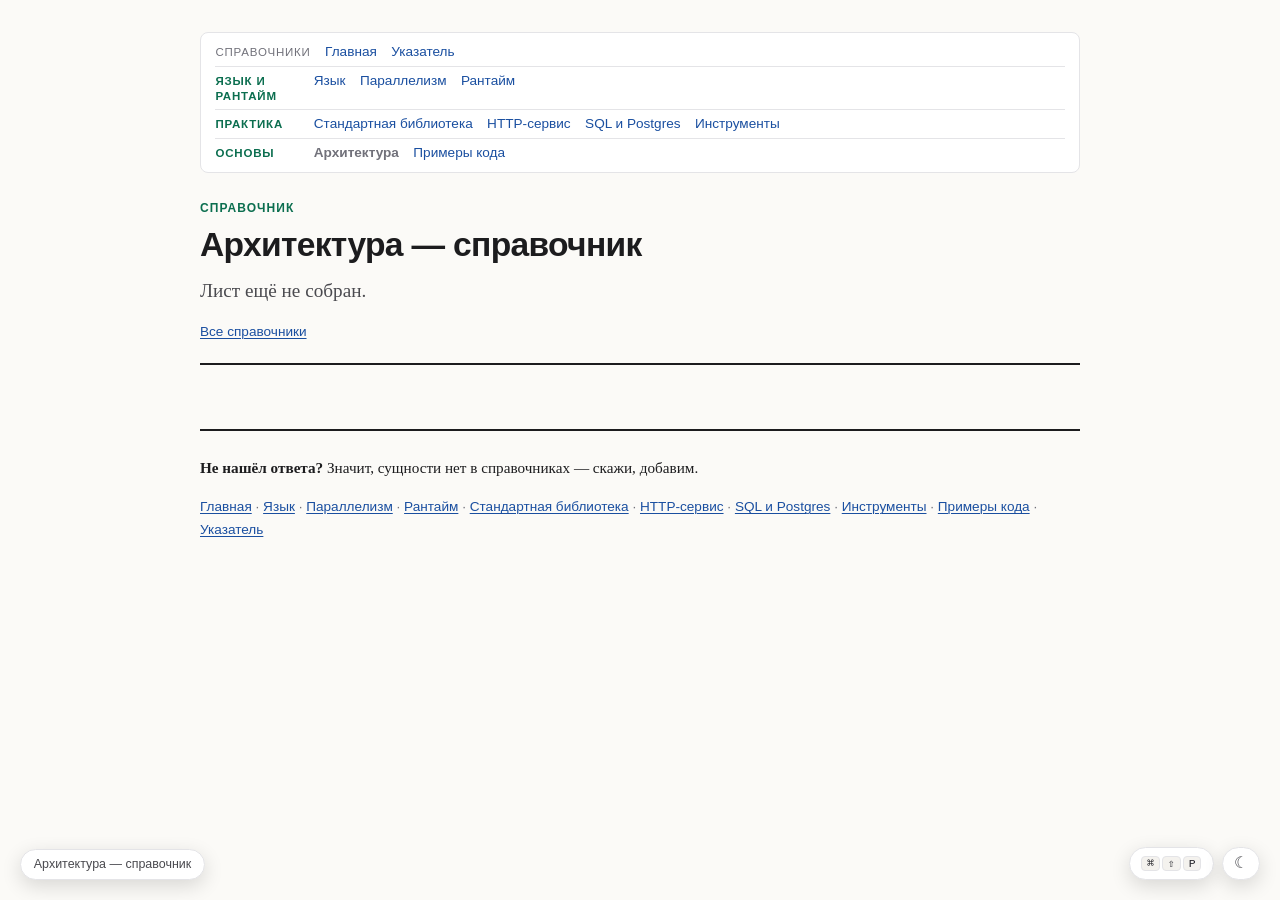
==== architecture.html @ bb5303fe "Каркас справочников по Go и лист «Язык» Обвязка перенесена из frontend-reference: reference.css, pag" ====
<!doctype html>
<html lang="ru">
<head>
<meta charset="utf-8">
<meta name="viewport" content="width=device-width, initial-scale=1">
<title>Архитектура — справочник</title>
<link rel="stylesheet" href="assets/reference.css">
<link rel="icon" type="image/svg+xml" href="assets/favicon.svg">
<script src="assets/reference.js"></script>
</head>
<body>
<main class="reference" id="top">

<div class="refside">
<nav class="refnav refnav--rows" aria-label="Справочники">
  <div class="refnav__row">
    <span class="refnav__label">Справочники</span>
    <a href="./index.html">Главная</a>
    <a href="./ukazatel.html">Указатель</a>
  </div>
  <div class="refnav__row">
    <span class="refnav__group">Язык и рантайм</span>
    <a href="./language.html">Язык</a>
    <a href="./concurrency.html">Параллелизм</a>
    <a href="./runtime.html">Рантайм</a>
  </div>
  <div class="refnav__row">
    <span class="refnav__group">Практика</span>
    <a href="./stdlib.html">Стандартная библиотека</a>
    <a href="./http-service.html">HTTP-сервис</a>
    <a href="./sql.html">SQL и Postgres</a>
    <a href="./tooling.html">Инструменты</a>
  </div>
  <div class="refnav__row">
    <span class="refnav__group">Основы</span>
    <span class="refnav__here" aria-current="page">Архитектура</span>
    <a href="./examples.html">Примеры кода</a>
  </div>
</nav>

<aside class="refkeys" aria-label="Горячие клавиши">
  <span class="refkeys__title">Горячие клавиши</span>
  <ul>
    <li><kbd>/</kbd> — поиск по странице; <kbd>Enter</kbd> — следующее совпадение</li>
    <li><kbd>Ctrl</kbd>/<kbd>Cmd</kbd>+<kbd>E</kbd> — поиск по всем справочникам (<kbd>@</kbd> — разделы)</li>
    <li><kbd>Ctrl</kbd>/<kbd>Cmd</kbd>+<kbd>E</kbd> — в палитре вниз, <kbd>+Shift</kbd> — вверх</li>
    <li><kbd>Ctrl</kbd>/<kbd>Cmd</kbd>+<kbd>Shift</kbd>+<kbd>P</kbd> — палитра команд: что можно сделать</li>
    <li><kbd>[</kbd> <kbd>]</kbd> — предыдущий / следующий раздел</li>
    <li><kbd>j</kbd> / <kbd>k</kbd> — скролл вниз / вверх</li>
    <li><kbd>g</kbd> <kbd>g</kbd> — в начало страницы</li>
    <li><kbd>G</kbd> — в конец страницы</li>
    <li><kbd>t</kbd> — скрыть оглавление</li>
    <li><kbd>n</kbd> — показать/скрыть навигацию</li>
    <li><kbd>z</kbd> — Zen-режим: только текст</li>
    <li><kbd>y</kbd> — ссылка на раздел</li>
    <li><kbd>Esc</kbd> — очистить поиск и снять фокус; в Zen — выйти</li>
  </ul>
</aside>
</div>

<header class="reference-header">
  <p class="reference-meta">Справочник</p>
  <h1>Архитектура — справочник</h1>
  <p class="lead">Лист ещё не собран.</p>
  <p class="reference-sub"><a href="./index.html">Все справочники</a></p>
</header>

<footer class="reference-footer">
  <p><strong>Не нашёл ответа?</strong> Значит, сущности нет в справочниках — скажи, добавим.</p>
  <p class="reference-footer__links">
    <a href="./index.html">Главная</a> ·
    <a href="./language.html">Язык</a> ·
    <a href="./concurrency.html">Параллелизм</a> ·
    <a href="./runtime.html">Рантайм</a> ·
    <a href="./stdlib.html">Стандартная библиотека</a> ·
    <a href="./http-service.html">HTTP-сервис</a> ·
    <a href="./sql.html">SQL и Postgres</a> ·
    <a href="./tooling.html">Инструменты</a> ·
    <a href="./examples.html">Примеры кода</a> ·
    <a href="./ukazatel.html">Указатель</a>
  </p>
</footer>

</main>
<script src="assets/page.js"></script>
<script src="assets/quickopen.js"></script>
<script src="assets/backtotop.js"></script>
</body>
</html>
---- assets/reference.css ----
/* ============================================================
   reference.css — стиль справочников
   Подключается каждой страницей проекта:
     <link rel="stylesheet" href="assets/reference.css">
   ============================================================ */

:root {
  --ink:        #1c1c1e;
  --ink-soft:   #4a4a4f;
  --muted:      #71717a;
  --rule:       #e4e4e7;
  --paper:      #fbfaf7;
  --card:       #ffffff;
  --accent:     #0b6e4f;
  --accent-ink: #084d38;
  --accent-bg:  #e9f4ef;
  --danger:     #b3261e;
  --danger-bg:  #fbeceb;
  --warn:       #8a5a00;
  --warn-bg:    #fdf4e3;
  --info:       #1a4fa0;
  --info-bg:    #eaf0fb;
  --code-bg:    #f4f2ee;
  --code-ink:   #24242a;
  --flash-bg:   #dcefe6;
  --maxw:       46rem;

  --serif: Georgia, "Times New Roman", "Noto Serif", serif;
  --sans: -apple-system, BlinkMacSystemFont, "Segoe UI", Roboto,
          "Helvetica Neue", Arial, sans-serif;
  --mono: "SF Mono", ui-monospace, "JetBrains Mono", Menlo, Consolas,
          "Liberation Mono", monospace;
}

* { box-sizing: border-box; }

html { -webkit-text-size-adjust: 100%; }

body {
  margin: 0;
  background: var(--paper);
  color: var(--ink);
  font-family: var(--serif);
  font-size: 1.0625rem;
  line-height: 1.65;
  text-rendering: optimizeLegibility;
}

.reference {
  max-width: var(--maxw);
  margin: 0 auto;
  padding: 2rem 1.5rem 6rem;
}

/* ---------- Шапка ---------- */

.reference-header {
  border-bottom: 2px solid var(--ink);
  padding-bottom: 1.25rem;
  margin-bottom: 2.5rem;
}

.reference-meta {
  font-family: var(--sans);
  font-size: 0.75rem;
  letter-spacing: 0.09em;
  text-transform: uppercase;
  color: var(--accent);
  font-weight: 700;
  margin: 0 0 0.5rem;
}

h1 {
  font-family: var(--sans);
  font-weight: 700;
  font-size: 2.1rem;
  line-height: 1.15;
  letter-spacing: -0.02em;
  margin: 0 0 0.6rem;
}

.lead {
  font-size: 1.2rem;
  color: var(--ink-soft);
  margin: 0 0 0.9rem;
}

.reference-sub {
  font-family: var(--sans);
  font-size: 0.85rem;
  color: var(--muted);
  margin: 0;
}

/* ---------- Секции и заголовки ---------- */

section { margin: 2.75rem 0; }

h2 {
  font-family: var(--sans);
  font-weight: 700;
  font-size: 1.4rem;
  letter-spacing: -0.01em;
  margin: 0 0 0.85rem;
  padding-bottom: 0.3rem;
  border-bottom: 1px solid var(--rule);
}

h3 {
  font-family: var(--sans);
  font-weight: 600;
  font-size: 1.05rem;
  margin: 1.75rem 0 0.5rem;
}

p { margin: 0 0 1rem; }

ul, ol { margin: 0 0 1rem; padding-left: 1.35rem; }
li { margin: 0.3rem 0; }

strong { font-weight: 700; }
em { font-style: italic; }

/* ---------- Ссылки ---------- */

a {
  color: var(--info);
  text-decoration-thickness: 1px;
  text-underline-offset: 2px;
}
a:hover { color: var(--accent-ink); }

/* ---------- Код ---------- */

code {
  font-family: var(--mono);
  font-size: 0.88em;
  background: var(--code-bg);
  color: var(--code-ink);
  padding: 0.12em 0.35em;
  border-radius: 4px;
  overflow-wrap: anywhere;
}

pre {
  background: var(--code-bg);
  border: 1px solid var(--rule);
  border-radius: 8px;
  padding: 1rem 1.15rem;
  overflow-x: auto;
  margin: 0 0 1.25rem;
  line-height: 1.55;
}

pre code {
  background: none;
  padding: 0;
  border-radius: 0;
  font-size: 0.86rem;
  white-space: pre;
  overflow-wrap: normal;
}

/* ---------- Врезки ---------- */

.callout {
  border-left: 4px solid var(--rule);
  background: var(--card);
  border-radius: 0 8px 8px 0;
  padding: 0.9rem 1.1rem;
  margin: 0 0 1.25rem;
}
.callout p:last-child { margin-bottom: 0; }
.callout--info    { border-color: var(--info);   background: var(--info-bg); }
.callout--warn    { border-color: var(--warn);   background: var(--warn-bg); }
.callout--success { border-color: var(--accent); background: var(--accent-bg); }
.callout--danger  { border-color: var(--danger); background: var(--danger-bg); }

/* ---------- Диаграмма «коробки и ссылки» ---------- */

.diagram {
  border: 1px solid var(--rule);
  background: var(--card);
  border-radius: 8px;
  padding: 1.25rem 1.15rem;
  margin: 0 0 1.25rem;
}

.diagram__row {
  display: flex;
  align-items: center;
  flex-wrap: wrap;
  gap: 0.75rem;
  margin-bottom: 0.85rem;
}
.diagram__row:last-child { margin-bottom: 0; }

.diagram__note,
.diagram__caption {
  font-family: var(--sans);
  font-size: 0.8rem;
  color: var(--muted);
}
.diagram__caption { margin: 0.6rem 0 0; }

.box {
  font-family: var(--mono);
  font-size: 0.8rem;
  border: 2px solid var(--ink);
  border-radius: 6px;
  padding: 0.4rem 0.6rem;
  display: inline-flex;
  gap: 0.5rem;
  align-items: baseline;
  background: var(--paper);
}
.box--var { background: var(--info-bg); border-color: var(--info); }
.box--obj { background: var(--accent-bg); border-color: var(--accent); }
.box__label { font-weight: 700; }
.box__value { color: var(--ink-soft); }

/* ---------- Квиз ---------- */

.quiz {
  border: 1px solid var(--rule);
  background: var(--card);
  border-radius: 8px;
  padding: 1.15rem 1.25rem;
  margin: 0 0 1.25rem;
}
.quiz__q { font-weight: 700; margin: 0 0 0.75rem; }
.quiz__code { margin: 0 0 0.85rem; }
.quiz__options { display: grid; gap: 0.5rem; }

.quiz__opt {
  font-family: var(--sans);
  font-size: 0.95rem;
  text-align: left;
  color: var(--ink);
  background: var(--paper);
  border: 1.5px solid var(--rule);
  border-radius: 7px;
  padding: 0.6rem 0.8rem;
  cursor: pointer;
  transition: border-color 0.12s ease, background 0.12s ease;
}
.quiz__opt:hover:not(:disabled) { border-color: var(--info); }
.quiz__opt:disabled { cursor: default; opacity: 1; }
.quiz__opt.is-correct {
  border-color: var(--accent);
  background: var(--accent-bg);
  font-weight: 600;
}
.quiz__opt.is-wrong {
  border-color: var(--danger);
  background: var(--danger-bg);
  text-decoration: line-through;
}

.quiz__feedback {
  font-family: var(--sans);
  font-size: 0.9rem;
  margin: 0.85rem 0 0;
  padding: 0.6rem 0.8rem;
  border-radius: 6px;
}
.quiz__feedback.is-correct { background: var(--accent-bg); color: var(--accent-ink); }
.quiz__feedback.is-wrong   { background: var(--warn-bg);   color: var(--warn); }

/* ---------- Задача ---------- */

.task {
  border: 1px dashed var(--accent);
  background: var(--card);
  border-radius: 8px;
  padding: 1.15rem 1.25rem;
  margin: 0 0 1.25rem;
}
.task__title {
  font-family: var(--sans);
  font-size: 0.75rem;
  font-weight: 700;
  letter-spacing: 0.08em;
  text-transform: uppercase;
  color: var(--accent);
  margin: 0 0 0.6rem;
}

/* ---------- details / summary ---------- */

details {
  border: 1px solid var(--rule);
  border-radius: 8px;
  background: var(--card);
  padding: 0.7rem 1rem;
  margin: 0 0 1.25rem;
}
summary {
  font-family: var(--sans);
  font-weight: 600;
  font-size: 0.92rem;
  cursor: pointer;
  color: var(--info);
}
details[open] summary { margin-bottom: 0.75rem; }
details > :last-child { margin-bottom: 0; }

/* ---------- Таблицы ---------- */

.table-wrap { overflow-x: auto; margin: 0 0 1.25rem; }
table {
  border-collapse: collapse;
  width: 100%;
  font-size: 0.92rem;
}
th, td {
  border-bottom: 1px solid var(--rule);
  padding: 0.55rem 0.7rem;
  text-align: left;
  vertical-align: top;
}
th {
  font-family: var(--sans);
  font-size: 0.78rem;
  letter-spacing: 0.04em;
  text-transform: uppercase;
  color: var(--muted);
  border-bottom: 2px solid var(--rule);
}
td code { font-size: 0.85em; }

/* Первая колонка (ключ) залипает при горизонтальной прокрутке — как
   закреплённая колонка в редакторе. Фон непрозрачный: иначе текст
   проезжает под колонкой. */
.table-wrap th:first-child,
.table-wrap td:first-child {
  position: sticky;
  left: 0;
  background: var(--paper);
}
/* Строка под курсором — как подсветка текущей строки в редакторе. */
.table-wrap tbody tr:hover td { background: var(--accent-bg); }

/* ---------- Подвал ---------- */

.reference-footer {
  margin-top: 4rem;
  padding-top: 1.5rem;
  border-top: 2px solid var(--ink);
  font-size: 0.95rem;
}
.reference-footer__links {
  font-family: var(--sans);
  font-size: 0.85rem;
  color: var(--muted);
}
.is-muted { color: var(--muted); }

/* ---------- Справочник ---------- */

.reference { --maxw: 58rem; }
.reference td code { overflow-wrap: break-word; }
/* Ключ в первой колонке — всегда одной строкой (типы и описания могут переноситься) */
.reference td:first-child { white-space: nowrap; }
/* У 5-колоночных таблиц длинный ключ в первой колонке иначе выталкивает таблицу за контейнер */
.reference .cols-5 th,
.reference .cols-5 td { padding-left: 0.6rem; padding-right: 0.6rem; }
.reference .idx-list a,
.reference .idx-list .idx-src { overflow-wrap: anywhere; }
.reference .reference-header .lead,
.reference section > p { max-width: 46rem; }
.reference h2 { margin-top: 2rem; }
/* #toc — не section, а <nav>, поэтому отступ задаём отдельно */
.reference section, .reference > #toc { margin: 2rem 0; }

/* ---------- Печать ---------- */

@media print {
  body { background: #fff; font-size: 11pt; }
  .reference { max-width: none; padding: 0; }
  a { color: var(--ink); text-decoration: none; }
  pre, .quiz, .callout, .diagram, .task, details { break-inside: avoid; }
  .quiz__opt { border-color: var(--rule); }
  .quiz__feedback { display: none; }
}

@media (max-width: 34rem) {
  .reference { padding: 1.5rem 1.1rem 4rem; }
  h1 { font-size: 1.7rem; }
  .lead { font-size: 1.08rem; }
}

/* ---------- Липкое оглавление справочника (широкие экраны) ---------- */

.reference section[id], .reference h3[id] { scroll-margin-top: 6.5rem; }
@media (max-width: 52rem) {
  .reference section[id], .reference h3[id] { scroll-margin-top: 1rem; }
}
/* На широких экранах навигация уезжает в боковую панель — липкой полосы нет. */
@media (min-width: 88rem) {
  .reference section[id], .reference h3[id] { scroll-margin-top: 1rem; }
}

/* Текущий раздел в оглавлении */

#toc a.is-active {
  color: var(--accent-ink);
  font-weight: 600;
}

@media (min-width: 88rem) {
  .reference > #toc {
    position: fixed;
    top: 0.75rem;
    left: calc(50% + 30rem);
    width: 14rem;
    /* Оставляем место под плавающие контролы в правом нижнем углу */
    max-height: calc(100vh - 8rem);
    overflow-y: auto;
    margin: 0;
    padding: 0.85rem 1rem 0.95rem;
    background: var(--card);
    border: 1px solid var(--rule);
    border-radius: 8px;
    font-size: 0.85rem;
  }
  .reference > #toc h2 {
    font-size: 0.72rem;
    letter-spacing: 0.08em;
    margin: 0 0 0.6rem;
    padding-bottom: 0.35rem;
    border-bottom: 1px solid var(--rule);
    color: var(--muted);
  }
  .reference > #toc ul {
    margin: 0;
    padding-left: 1.05rem;
    font-family: var(--sans);
    line-height: 1.35;
  }
  .reference > #toc li { margin: 0.24rem 0; }
  .reference > #toc a { text-decoration: none; }
  .reference > #toc a:hover { text-decoration: underline; }
}

@media print {
  .reference > #toc {
    position: static;
    width: auto;
    max-height: none;
    overflow: visible;
    padding: 0;
    border: 0;
  }
}

/* ---------- Поиск по странице справочника ---------- */

.refsearch { margin: 0 0 0.7rem; }
.refsearch input {
  width: 100%;
  box-sizing: border-box;
  font-family: var(--sans);
  font-size: 0.85rem;
  padding: 0.4rem 0.55rem;
  border: 1px solid var(--rule);
  border-radius: 6px;
  background: #fff;
  color: var(--ink);
}
.refsearch input:focus { outline: 2px solid var(--accent); outline-offset: 1px; }
.refsearch__results {
  list-style: none;
  margin: 0;
  padding: 0;
  max-height: 55vh;
  overflow-y: auto;
}
.refsearch__results li { margin: 0 0 0.45rem; }
.refsearch__results a { text-decoration: none; }
.refsearch__results a:hover { text-decoration: underline; }
.refsearch__item--sub { padding-left: 0.8rem; font-size: 0.94em; }
.refsearch__excerpt {
  display: block;
  color: var(--muted);
  font-size: 0.8rem;
  line-height: 1.3;
  margin-top: 0.1rem;
}
.refsearch__empty { color: var(--muted); font-size: 0.85rem; }
mark { background: #ffe9a8; color: inherit; }
/* Текущее совпадение поиска по странице — как выделение в редакторе. */
mark.refhit.is-current { background: var(--accent); color: var(--paper); }
#toc.searching > ul { display: none; }

@media print { .refsearch { display: none; } }
@media print { mark.refhit, mark.refhit.is-current { background: transparent; color: inherit; } }

/* ---------- Указатель (сводный) ---------- */

.idx-jump { font-family: var(--sans); font-size: 0.85rem; line-height: 2; }
.idx-jump a { text-decoration: none; }
.idx-jump a:hover { text-decoration: underline; }
.idx-group {
  margin: 1.8rem 0 0.5rem;
  font-size: 0.78rem;
  letter-spacing: 0.08em;
  text-transform: uppercase;
  color: var(--muted);
  border-bottom: 1px solid var(--rule);
  padding-bottom: 0.25rem;
}
.idx-list {
  list-style: none;
  margin: 0;
  padding: 0;
  columns: 2;
  column-gap: 2.5rem;
}
.idx-list li { margin: 0 0 0.35rem; break-inside: avoid; font-size: 0.92rem; }
.idx-list a { text-decoration: none; }
.idx-list a:hover { text-decoration: underline; }
.idx-src { color: var(--muted); font-size: 0.8rem; }
@media (max-width: 48rem) { .idx-list { columns: 1; } }
@media print { .idx-list { columns: 1; } }

/* ---------- Навигация между справочниками ---------- */

.refnav {
  position: sticky;
  top: 0;
  z-index: 5;
  display: flex;
  flex-wrap: wrap;
  align-items: baseline;
  gap: 0.3rem 0.9rem;
  margin: 0 0 1.6rem;
  padding: 0.6rem 0.9rem;
  background: var(--card);
  border: 1px solid var(--rule);
  border-radius: 8px;
  font-family: var(--sans);
  font-size: 0.85rem;
  line-height: 1.5;
}
.refnav__label {
  color: var(--muted);
  font-size: 0.72rem;
  letter-spacing: 0.07em;
  text-transform: uppercase;
}
.refnav a { text-decoration: none; }
.refnav a:hover { text-decoration: underline; }
.refnav__here { color: var(--muted); font-weight: 600; }
.refnav.is-hidden { display: none; }

/* Две подписанные группы: «Стек» и «Основы» */
.refnav--rows { display: block; line-height: 1.35; }
.refnav__row {
  display: flex;
  flex-wrap: wrap;
  align-items: baseline;
  gap: 0.25rem 0.9rem;
}
.refnav__row + .refnav__row {
  margin-top: 0.3rem;
  padding-top: 0.3rem;
  border-top: 1px solid var(--rule);
}
.refnav__row .refnav__label,
.refnav__row .refnav__group { flex: 0 0 5.25rem; }
.refnav__group {
  font-size: 0.72rem;
  letter-spacing: 0.07em;
  text-transform: uppercase;
  color: var(--accent);
  font-weight: 700;
}

@media (max-width: 34rem) {
  .refnav__row .refnav__label,
  .refnav__row .refnav__group { flex: 0 0 100%; }
}
@media (max-width: 52rem) { .refnav--rows { position: static; } }
@media print { .refnav { display: none; } }

/* ---------- Подсветка цели при переходе по якорю ---------- */

@keyframes ref-flash {
  0%   { background-color: transparent; box-shadow: 0 0 0 0.4rem transparent; }
  18%  { background-color: var(--flash-bg); box-shadow: 0 0 0 0.4rem var(--flash-bg); }
  52%  { background-color: var(--flash-bg); box-shadow: 0 0 0 0.4rem var(--flash-bg); }
  100% { background-color: transparent; box-shadow: 0 0 0 0.4rem transparent; }
}
.flash {
  border-radius: 4px;
  animation: ref-flash 0.8s ease-in-out both;
}
@media (prefers-reduced-motion: reduce) { .flash { animation: none; } }
@media print { .flash { animation: none; } }

/* ---------- Панель горячих клавиш ---------- */

.refkeys { display: none; }
.refkeys__title {
  display: block;
  font-size: 0.72rem;
  letter-spacing: 0.07em;
  text-transform: uppercase;
  color: var(--muted);
  border-bottom: 1px solid var(--rule);
  padding-bottom: 0.35rem;
  margin-bottom: 0.55rem;
}
.refkeys ul { list-style: none; margin: 0; padding: 0; }
.refkeys li { margin: 0 0 0.5rem; }
.refkeys li:last-child { margin-bottom: 0; }
.refkeys kbd {
  font-family: var(--mono);
  font-size: 0.72rem;
  background: var(--code-bg);
  color: var(--code-ink);
  border: 1px solid var(--rule);
  border-radius: 4px;
  padding: 0.05rem 0.3rem;
  white-space: nowrap;
}

/* Левая колонка: навигация и горячие клавиши — фиксированная панель */

.refside { display: contents; }

@media (min-width: 88rem) {
  .refside {
    position: fixed;
    top: 0.75rem;
    left: calc(50% - 44rem);
    width: 13.5rem;
    max-height: calc(100vh - 1.5rem);
    overflow-y: auto;
    display: flex;
    flex-direction: column;
    gap: 0.6rem;
  }
  .refside .refnav {
    position: static;
    width: auto;
    margin: 0;
  }
  .refside .refnav__row .refnav__label,
  .refside .refnav__row .refnav__group { flex: 0 0 100%; }
  .refside .refkeys {
    display: block;
    position: static;
    width: auto;
    margin: 0;
    padding: 0.85rem 1rem 0.95rem;
    background: var(--card);
    border: 1px solid var(--rule);
    border-radius: 8px;
    font-family: var(--sans);
    font-size: 0.78rem;
    line-height: 1.5;
    color: var(--ink-soft);
  }
}

@media print { .refkeys { display: none; } }

/* ---------- Палитра быстрого перехода (Ctrl/Cmd+E) ---------- */

.quickopen {
  position: fixed;
  inset: 0;
  z-index: 60;
  display: flex;
  align-items: flex-start;
  justify-content: center;
  padding: 12vh 1.25rem 1.25rem;
  background: rgba(28, 28, 30, 0.45);
}
.quickopen__box {
  width: 100%;
  max-width: 34rem;
  max-height: 72vh;
  display: flex;
  flex-direction: column;
  background: var(--card);
  border: 1px solid var(--rule);
  border-radius: 10px;
  box-shadow: 0 14px 44px rgba(0, 0, 0, 0.24);
  font-family: var(--sans);
  overflow: hidden;
}
.quickopen__input {
  flex: 0 0 auto;
  width: 100%;
  font-family: var(--sans);
  font-size: 0.98rem;
  padding: 0.7rem 0.9rem;
  border: 0;
  border-bottom: 1px solid var(--rule);
  /* Радиус = внутренний радиус .quickopen__box, иначе фокусная обводка
     срезается скруглением обёртки (overflow: hidden). */
  border-radius: 9px 9px 0 0;
  background: #fff;
  color: var(--ink);
}
.quickopen__input:focus { outline: 2px solid var(--accent); outline-offset: -2px; }
.quickopen__hint {
  flex: 0 0 auto;
  font-size: 0.68rem;
  letter-spacing: 0.07em;
  text-transform: uppercase;
  color: var(--muted);
  padding: 0.45rem 0.9rem 0.2rem;
}
/* Подсказка «удали @ …» — обычным регистром, иначе читается как крик. */
.quickopen__hint-tip { text-transform: none; letter-spacing: 0; }
.quickopen__list {
  flex: 1 1 auto;
  list-style: none;
  margin: 0;
  padding: 0 0 0.4rem;
  overflow-y: auto;
}
.quickopen__body {
  flex: 1 1 auto;
  min-height: 0;
  display: flex;
  flex-direction: column;
}
.quickopen__preview {
  display: none;
  flex: 0 0 auto;
  max-height: 34vh;
  overflow-y: auto;
  border-top: 1px solid var(--rule);
  padding: 0.7rem 0.9rem 0.75rem;
  background: var(--paper);
}
.quickopen__preview.is-on { display: block; }
.quickopen__preview-title {
  font-family: var(--sans);
  font-size: 0.9rem;
  font-weight: 600;
  line-height: 1.35;
  margin: 0 0 0.2rem;
  color: var(--ink);
}
.quickopen__preview-src {
  font-size: 0.68rem;
  letter-spacing: 0.07em;
  text-transform: uppercase;
  color: var(--muted);
  margin: 0 0 0.45rem;
}
.quickopen__preview-text {
  font-size: 0.85rem;
  line-height: 1.5;
  color: var(--ink-soft);
  margin: 0;
}
/* На широком экране превью — второй колонкой справа, палитра шире */
@media (min-width: 60rem) {
  .quickopen__box { max-width: 56rem; }
  .quickopen__body { flex-direction: row; }
  .quickopen__list { min-width: 0; }
  .quickopen__preview {
    flex: 0 0 21rem;
    max-height: none;
    border-top: 0;
    border-left: 1px solid var(--rule);
  }
}
.quickopen__group {
  font-size: 0.68rem;
  letter-spacing: 0.07em;
  text-transform: uppercase;
  color: var(--accent);
  font-weight: 700;
  padding: 0.5rem 0.9rem 0.15rem;
}
.quickopen__item {
  padding: 0.3rem 0.9rem;
  font-size: 0.9rem;
  line-height: 1.35;
  color: var(--ink);
  cursor: pointer;
}
.quickopen__item--sub { padding-left: 1.9rem; font-size: 0.86rem; color: var(--ink-soft); }
.quickopen__item.is-active { background: var(--accent-bg); }
.quickopen__src { color: var(--muted); font-size: 0.85em; }
.quickopen__item--cmd { display: flex; align-items: baseline; justify-content: space-between; gap: 1rem; }
.quickopen__key { color: var(--muted); font-size: 0.85em; white-space: nowrap; }
.quickopen__empty { padding: 0.6rem 0.9rem; color: var(--muted); font-size: 0.85rem; }
.quickopen__foot {
  flex: 0 0 auto;
  display: flex;
  flex-wrap: wrap;
  gap: 0.25rem 0.75rem;
  border-top: 1px solid var(--rule);
  padding: 0.45rem 0.9rem;
  font-size: 0.72rem;
  color: var(--muted);
}
.quickopen__foot kbd {
  font-family: var(--mono);
  font-size: 0.7rem;
  background: var(--code-bg);
  color: var(--code-ink);
  border: 1px solid var(--rule);
  border-radius: 4px;
  padding: 0.05rem 0.3rem;
}
@media print { .quickopen { display: none; } }

/* ---------- Кнопка «Наверх» ---------- */

.to-top {
  position: fixed;
  right: 1.25rem;
  bottom: 1.25rem;
  z-index: 40;
  display: inline-flex;
  align-items: center;
  gap: 0.4rem;
  font-family: var(--sans);
  font-size: 0.85rem;
  font-weight: 600;
  color: var(--accent-ink);
  background: var(--card);
  border: 1px solid var(--rule);
  border-radius: 999px;
  padding: 0.5rem 0.9rem;
  box-shadow: 0 6px 20px rgba(0, 0, 0, 0.14);
  cursor: pointer;
  opacity: 0;
  transform: translateY(8px);
  pointer-events: none;
  transition: opacity 0.15s ease, transform 0.15s ease;
}
.to-top.is-on { opacity: 1; transform: none; pointer-events: auto; }
.to-top:hover { border-color: var(--accent); }
.to-top__arrow { font-size: 1rem; line-height: 1; }

@media print { .to-top { display: none; } }
@media print { .whereami { display: none; } }

/* ---------- Тёмная тема ---------- */

html[data-theme="dark"] {
  color-scheme: dark;
  --ink:        #e7e7ea;
  --ink-soft:   #b9b9c0;
  --muted:      #8b8b95;
  --rule:       #2f2f36;
  --paper:      #15151a;
  --card:       #1e1e24;
  --accent:     #4ed3a3;
  --accent-ink: #86e8c4;
  --accent-bg:  #123329;
  --danger:     #ff6f64;
  --danger-bg:  #3a1d1b;
  --warn:       #e3ab45;
  --warn-bg:    #3a2f16;
  --info:       #85aaff;
  --info-bg:    #17233f;
  --code-bg:    #232329;
  --code-ink:   #e7e7ea;
  --flash-bg:   #17402f;
}
html[data-theme="dark"] .refsearch input,
html[data-theme="dark"] .quickopen__input { background: #1b1b21; color: var(--ink); }
html[data-theme="dark"] mark { background: #6b5a12; color: var(--ink); }

/* ---------- Индикатор прогресса чтения ---------- */

.readbar {
  position: fixed;
  top: 0;
  left: 0;
  right: 0;
  height: 3px;
  z-index: 55;
  pointer-events: none;
}
.readbar__fill {
  height: 100%;
  width: 0;
  background: var(--accent);
  transition: width 0.1s linear;
}

/* ---------- Плашка «где я» ---------- */

.whereami {
  position: fixed;
  left: 1.25rem;
  bottom: 1.25rem;
  z-index: 40;
  max-width: min(24rem, calc(100vw - 2.5rem));
  font-family: var(--sans);
  font-size: 0.78rem;
  line-height: 1.3;
  text-align: left;
  color: var(--ink-soft);
  background: var(--card);
  border: 1px solid var(--rule);
  border-radius: 999px;
  padding: 0.4rem 0.8rem;
  box-shadow: 0 6px 20px rgba(0, 0, 0, 0.14);
  cursor: pointer;
  white-space: nowrap;
  overflow: hidden;
  text-overflow: ellipsis;
}
/* display: block перебил бы [hidden], поэтому гасим явно */
.whereami[hidden] { display: none; }
.whereami:hover { color: var(--ink); border-color: var(--accent); }
.whereami:focus-visible { outline: 2px solid var(--accent); outline-offset: 2px; }
/* На широком экране слева стоит колонка навигации во всю высоту —
   плашку сдвигаем к левому краю колонки текста, чтобы её не накрыть. */
@media (min-width: 88rem) { .whereami { left: calc(50% - 29rem); } }

/* ---------- Zen-режим: только текст ---------- */

html.zen .refnav,
html.zen .refside,
html.zen #toc,
html.zen .refcontrols,
html.zen .readbar,
html.zen .to-top,
html.zen .whereami { display: none; }

/* ---------- Плавающие контролы (команды, тема, наверх) ---------- */

.refcontrols {
  position: fixed;
  right: 1.25rem;
  bottom: 1.25rem;
  z-index: 40;
  display: flex;
  flex-direction: column;
  align-items: flex-end;
  gap: 0.5rem;
}
.refcontrols__row { display: flex; gap: 0.5rem; }
/* Внутри контейнера кнопка «Наверх» встаёт в общий столбик */
.refcontrols .to-top { position: static; right: auto; bottom: auto; }

.refctl {
  display: inline-flex;
  align-items: center;
  gap: 0.15rem;
  font-family: var(--sans);
  font-size: 0.85rem;
  line-height: 1;
  color: var(--ink-soft);
  background: var(--card);
  border: 1px solid var(--rule);
  border-radius: 999px;
  padding: 0.5rem 0.7rem;
  box-shadow: 0 6px 20px rgba(0, 0, 0, 0.14);
  cursor: pointer;
}
.refctl:hover { border-color: var(--accent); color: var(--accent-ink); }
.refctl kbd {
  font-family: var(--mono);
  font-size: 0.72rem;
  background: var(--code-bg);
  color: var(--code-ink);
  border: 1px solid var(--rule);
  border-radius: 4px;
  padding: 0.05rem 0.3rem;
}
.refctl--theme { font-size: 1rem; padding: 0.45rem 0.7rem; }

/* ---------- Подсказки клавиш в интерфейсе ---------- */

.refsearch { position: relative; }
.refsearch__field { position: relative; }
.refsearch input { padding-right: 2rem; }
.refsearch__hint {
  position: absolute;
  top: 50%;
  right: 0.5rem;
  transform: translateY(-50%);
  display: flex;
  align-items: center;
  pointer-events: none;
}
.refsearch__hint kbd,
.toc-hint kbd {
  font-family: var(--mono);
  font-size: 0.72rem;
  background: var(--code-bg);
  color: var(--muted);
  border: 1px solid var(--rule);
  border-radius: 4px;
  padding: 0.05rem 0.3rem;
}
.toc-hint { float: right; font-weight: 400; }

/* ---------- Копирование кода ---------- */

.codeblock { position: relative; margin: 0 0 1.25rem; }
.codeblock > pre { margin: 0; }
.codecopy {
  position: absolute;
  top: 0.45rem;
  right: 0.45rem;
  font-family: var(--sans);
  font-size: 0.72rem;
  color: var(--muted);
  background: var(--card);
  border: 1px solid var(--rule);
  border-radius: 6px;
  padding: 0.2rem 0.5rem;
  cursor: pointer;
  opacity: 0.6;
  transition: opacity 0.12s ease, color 0.12s ease, border-color 0.12s ease;
}
.codecopy:hover,
.codecopy:focus-visible { opacity: 1; color: var(--accent-ink); border-color: var(--accent); }
.codecopy.is-done { opacity: 1; color: var(--accent-ink); border-color: var(--accent); }

/* ---------- Всплывающее уведомление ---------- */

.ref-toast {
  position: fixed;
  left: 50%;
  bottom: 1.5rem;
  transform: translateX(-50%) translateY(8px);
  z-index: 70;
  background: var(--ink);
  color: var(--paper);
  font-family: var(--sans);
  font-size: 0.85rem;
  padding: 0.5rem 0.9rem;
  border-radius: 999px;
  box-shadow: 0 6px 20px rgba(0, 0, 0, 0.24);
  opacity: 0;
  pointer-events: none;
  transition: opacity 0.15s ease, transform 0.15s ease;
}
.ref-toast.is-on { opacity: 1; transform: translateX(-50%); }

/* Скрытое оглавление (клавиша t) */
#toc.is-hidden { display: none; }

@media print {
  .readbar, .refcontrols, .codecopy, .ref-toast, .refsearch__hint, .toc-hint { display: none; }
}

/* ---------- Доступность и анимации ---------- */

/* Единое кольцо фокуса при навигации с клавиатуры */
:focus-visible { outline: 2px solid var(--accent); outline-offset: 2px; }

/* Счётчик результатов поиска по странице */
.refsearch__status {
  font-family: var(--sans);
  font-size: 0.78rem;
  color: var(--muted);
  margin: 0.35rem 0 0.2rem;
}
.refsearch__status:empty { display: none; }

/* Микро-переходы */
a, summary { transition: color 0.15s ease; }
.quickopen__item { transition: background-color 0.08s linear; }

/* Появление и закрытие палитры и списка клавиш */
@keyframes ref-fade-in { from { opacity: 0; } to { opacity: 1; } }
@keyframes ref-fade-out { from { opacity: 1; } to { opacity: 0; } }
@keyframes ref-pop-in { from { opacity: 0; transform: translateY(8px); } to { opacity: 1; transform: none; } }
@keyframes ref-pop-out { from { opacity: 1; transform: none; } to { opacity: 0; transform: translateY(8px); } }

@media (prefers-reduced-motion: no-preference) {
  .quickopen { animation: ref-fade-in 0.14s ease-out; }
  .quickopen__box { animation: ref-pop-in 0.16s cubic-bezier(0.2, 0.7, 0.3, 1); }
  .quickopen--closing { animation: ref-fade-out 0.13s ease-in forwards; }
  .quickopen--closing .quickopen__box { animation: ref-pop-out 0.13s ease-in forwards; }
}
.quickopen--closing { pointer-events: none; }

@media (prefers-reduced-motion: reduce) {
  a, summary, .quickopen__item, .to-top,
  .readbar__fill, .codecopy, .ref-toast { transition: none; }
}
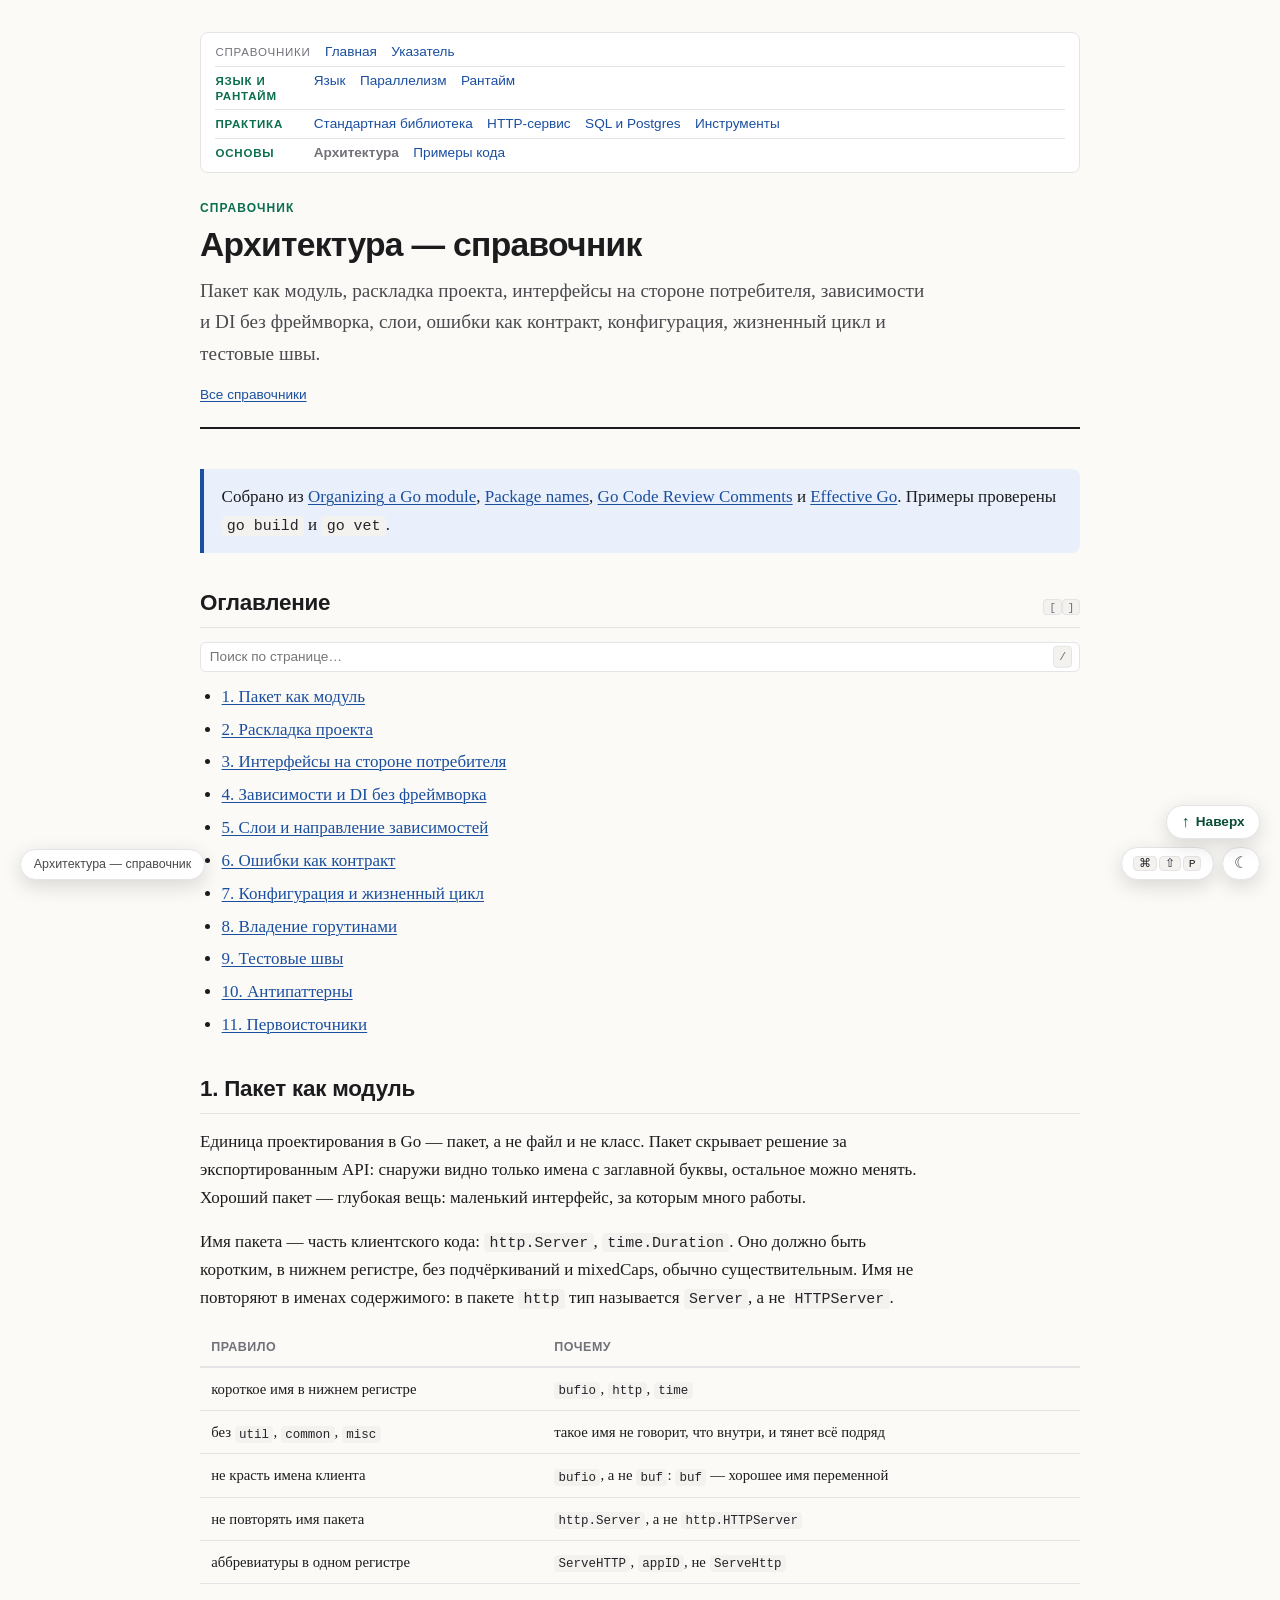
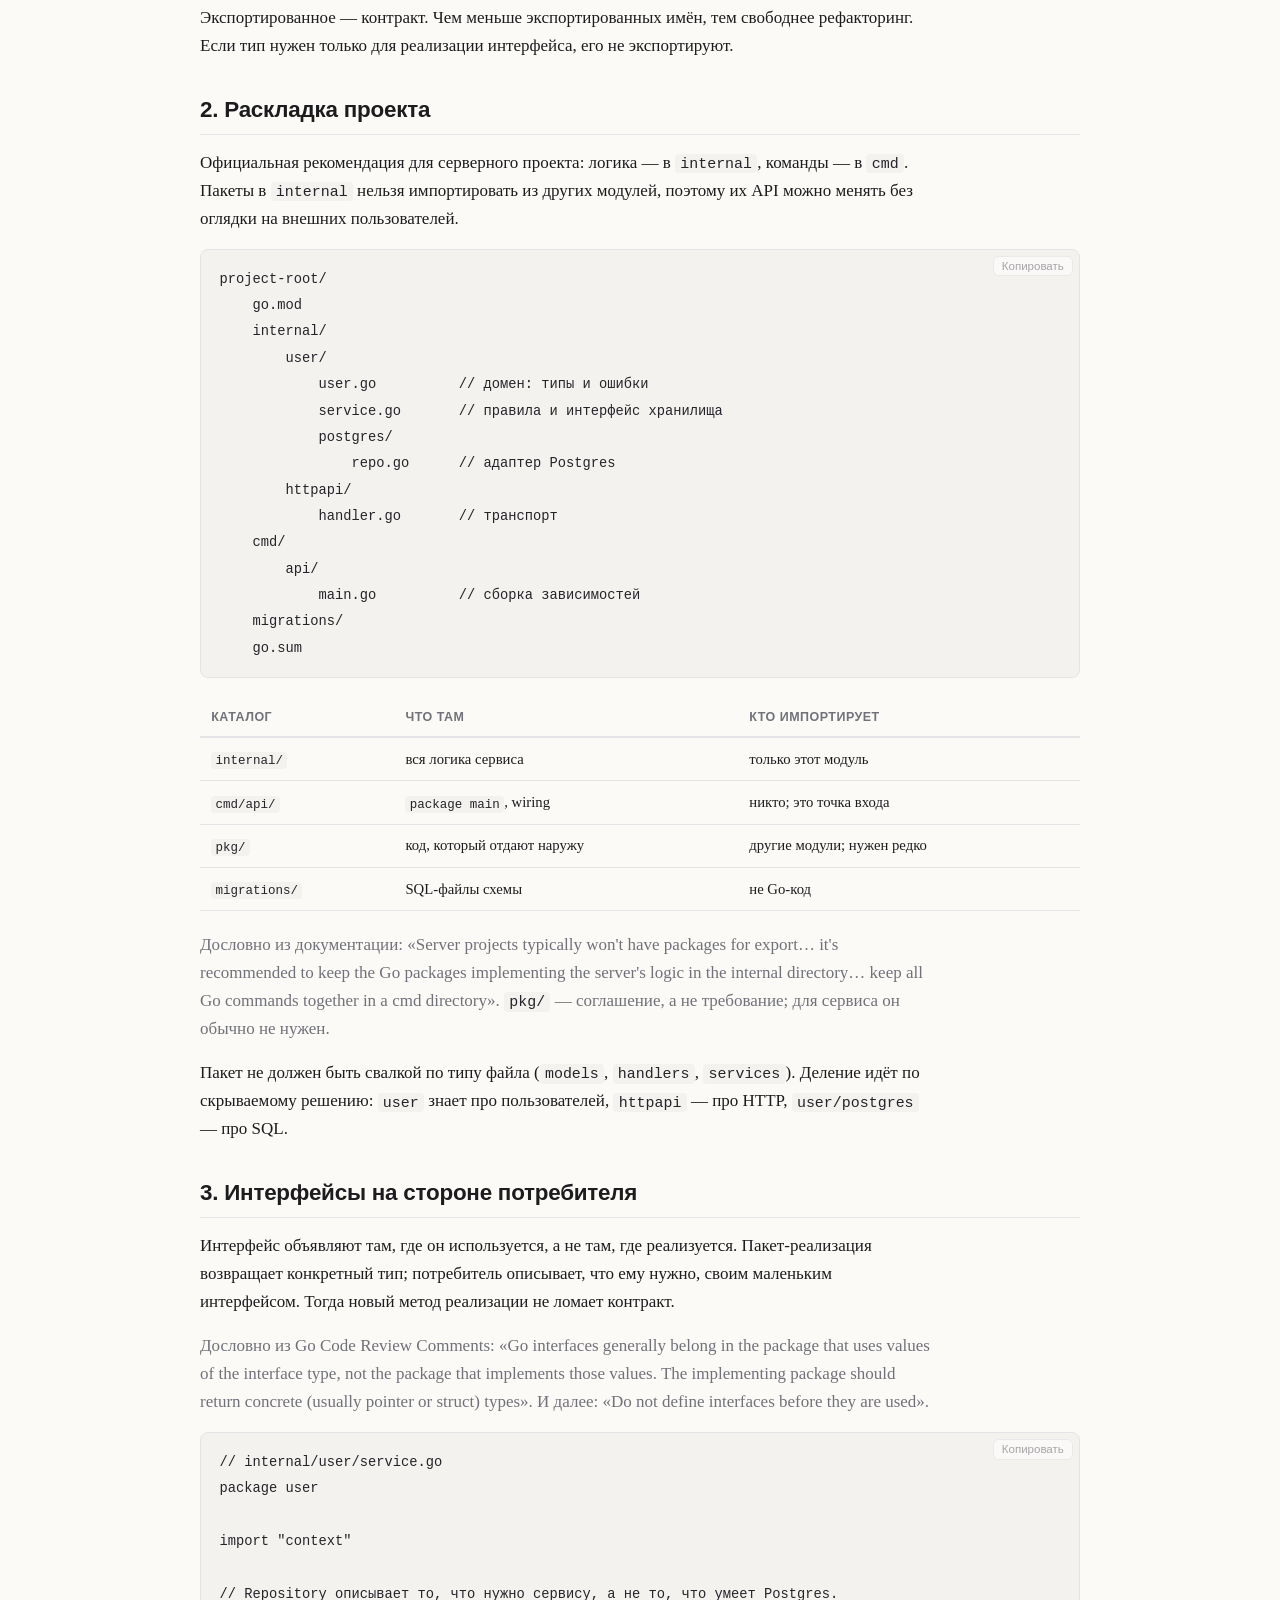
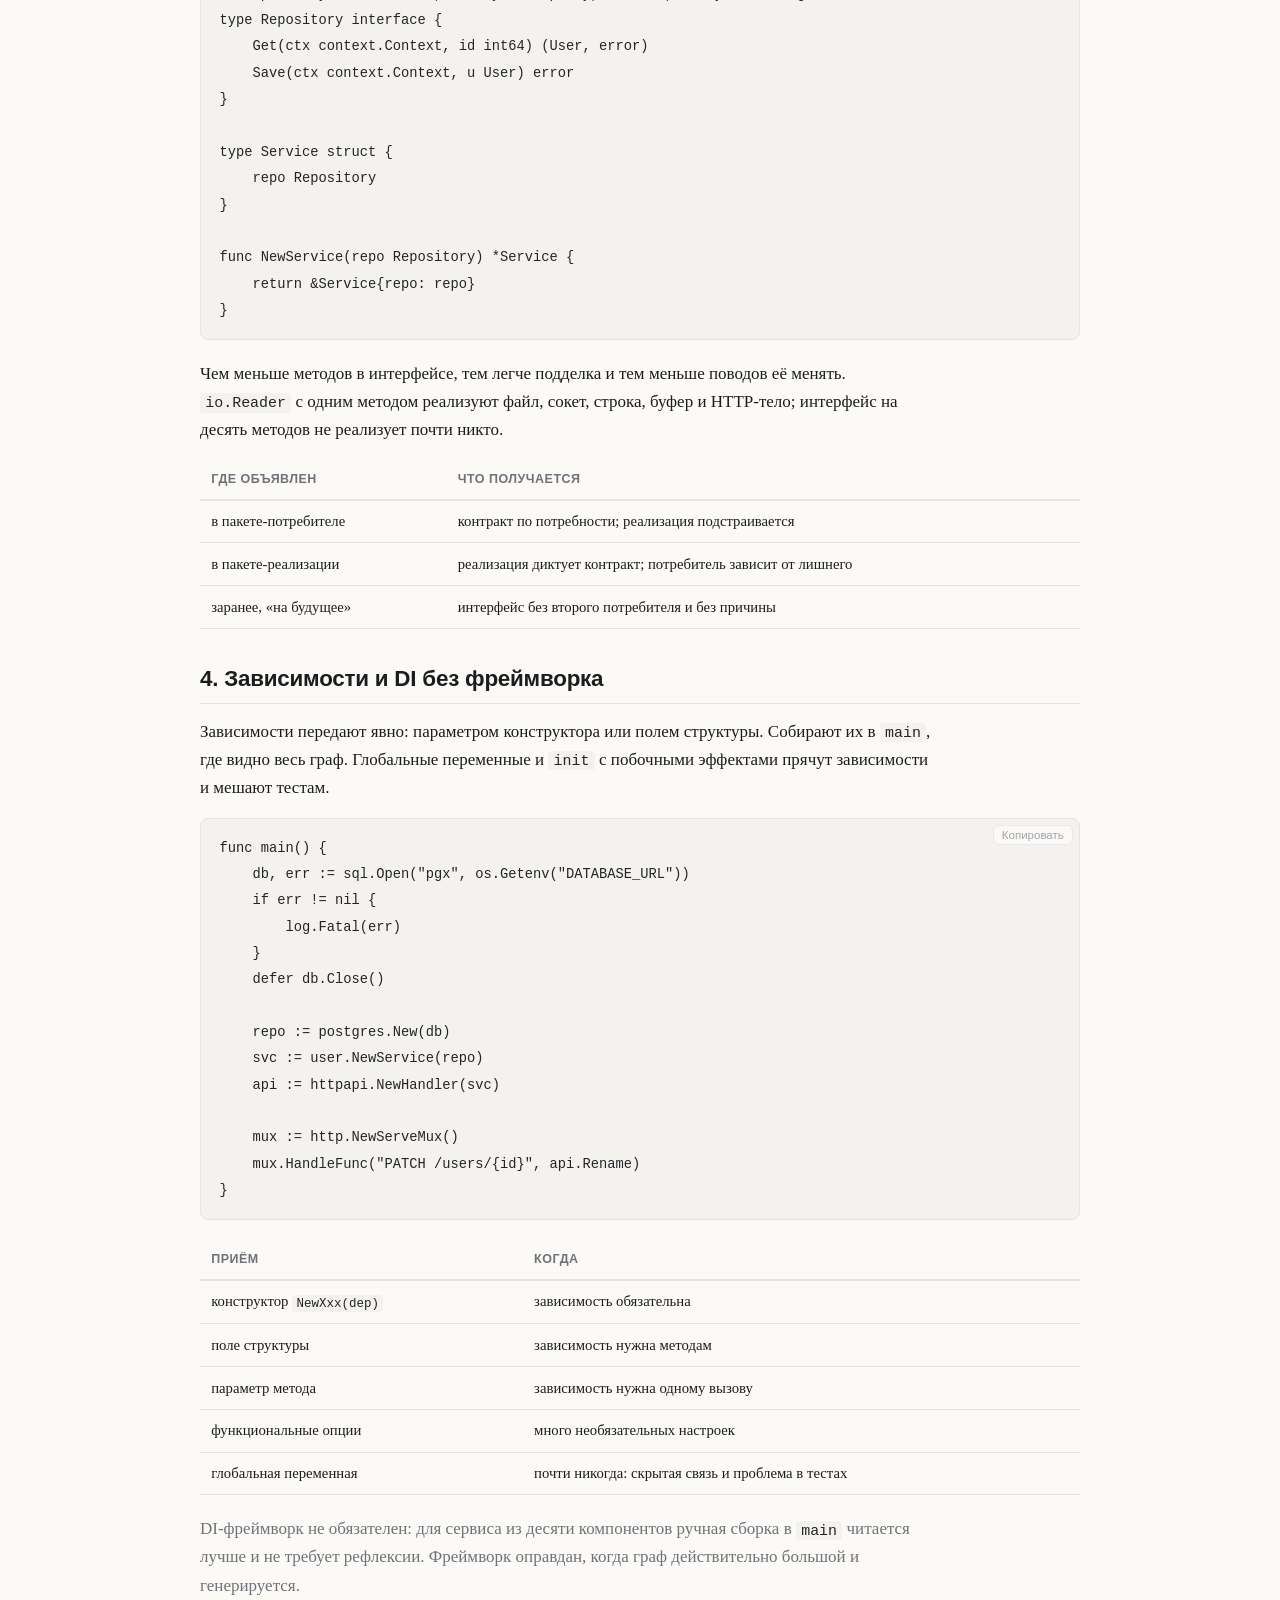
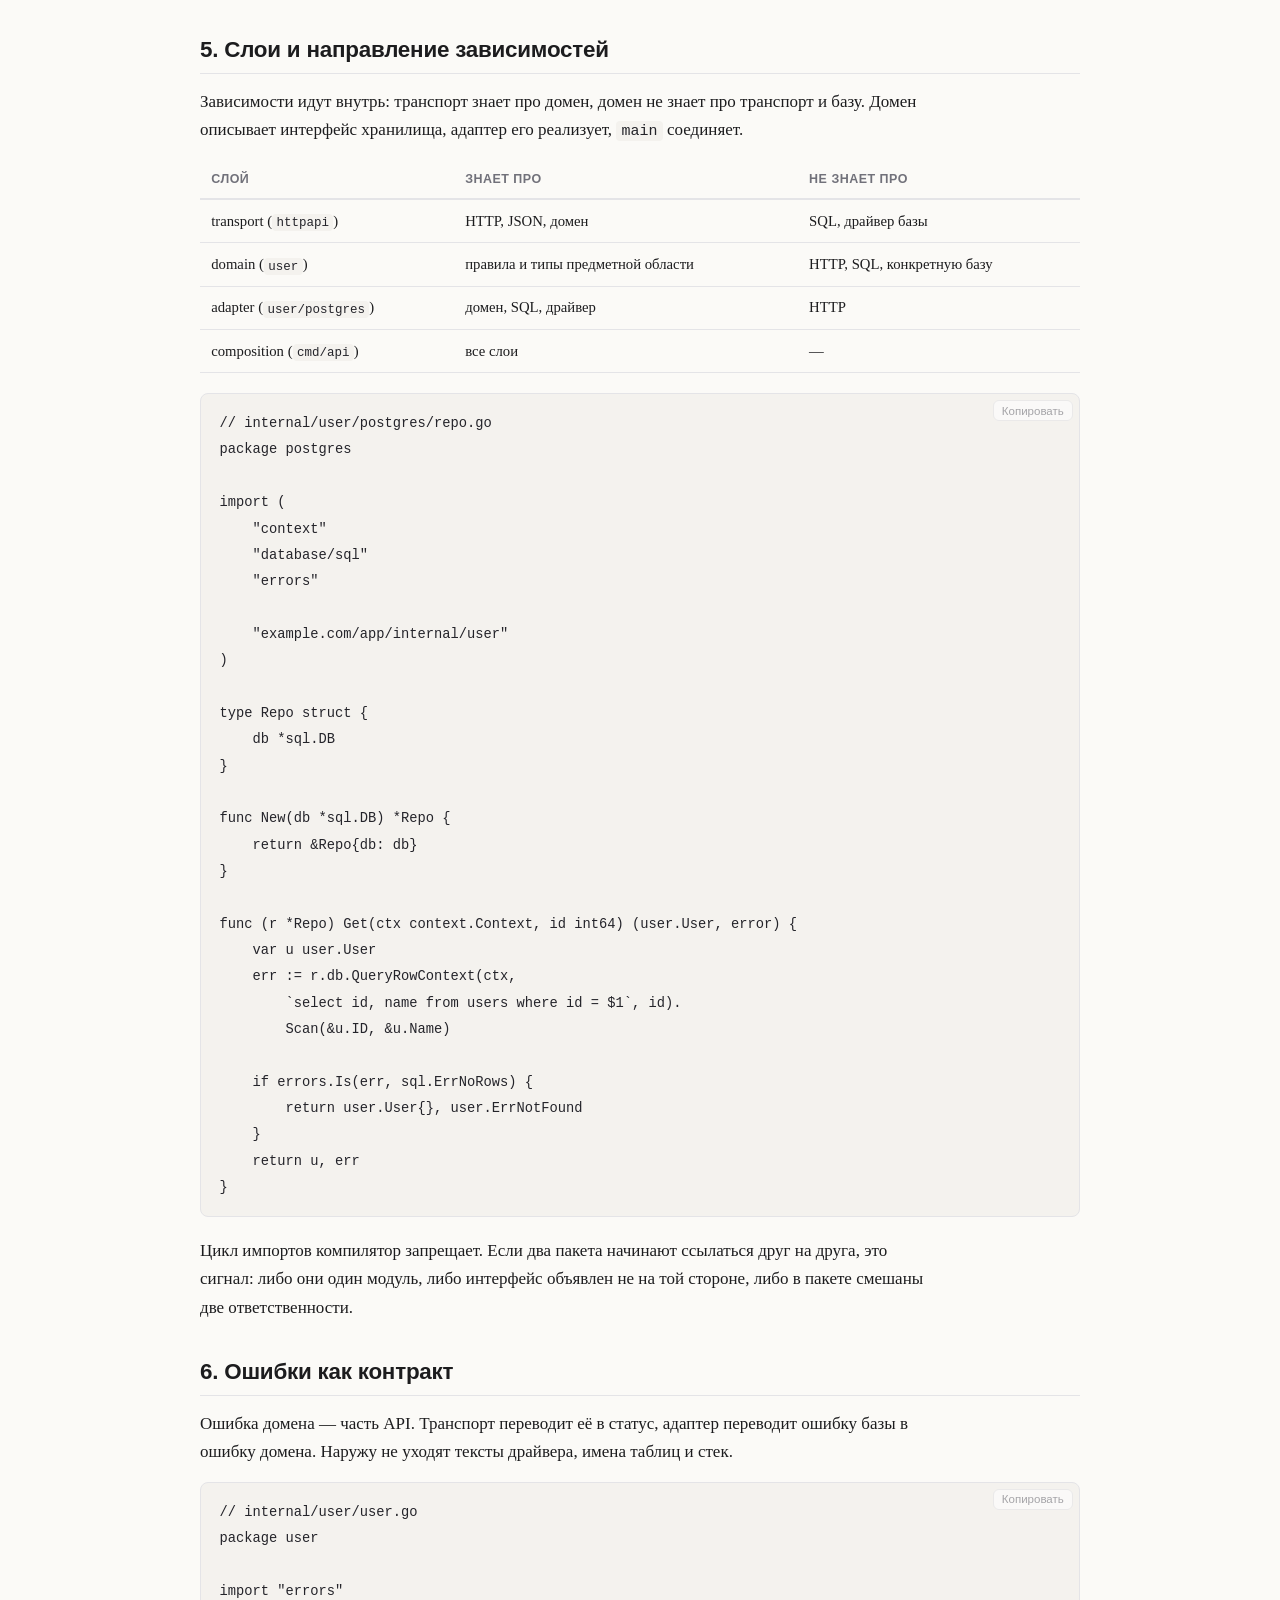
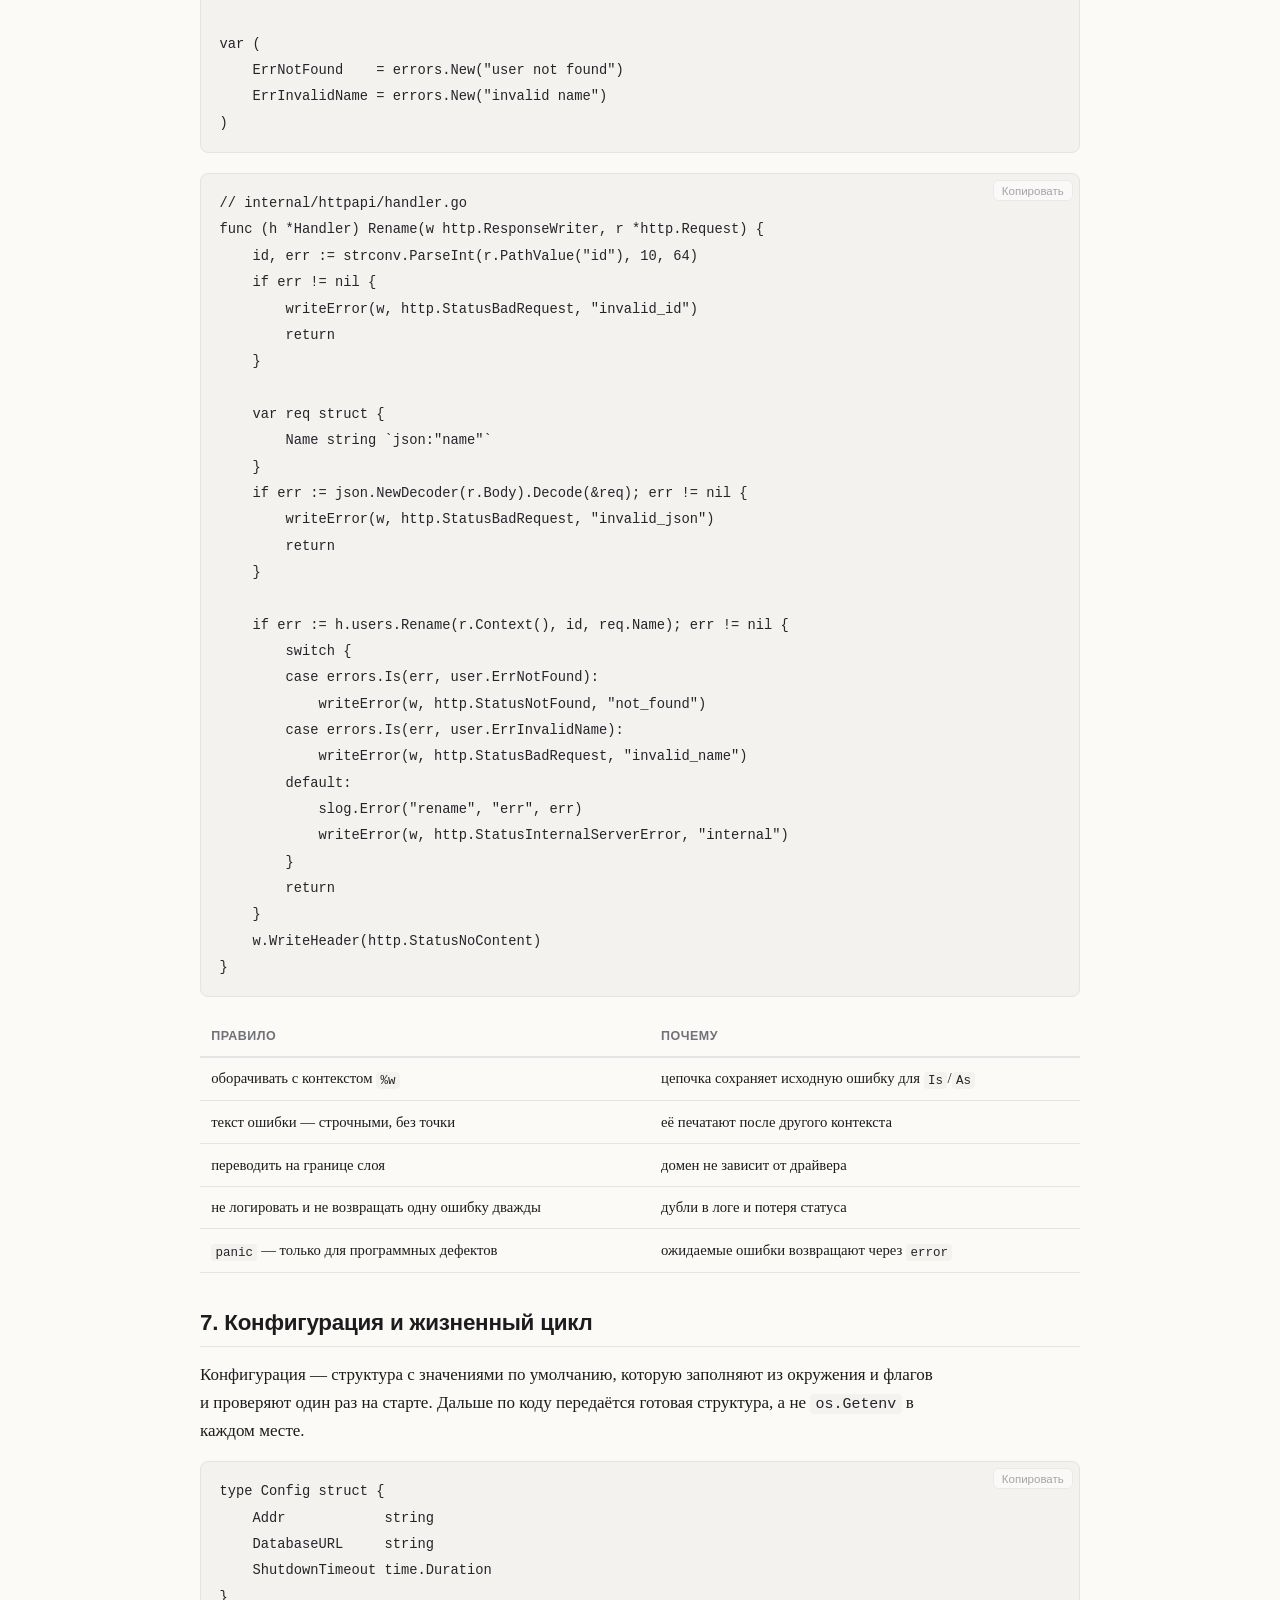
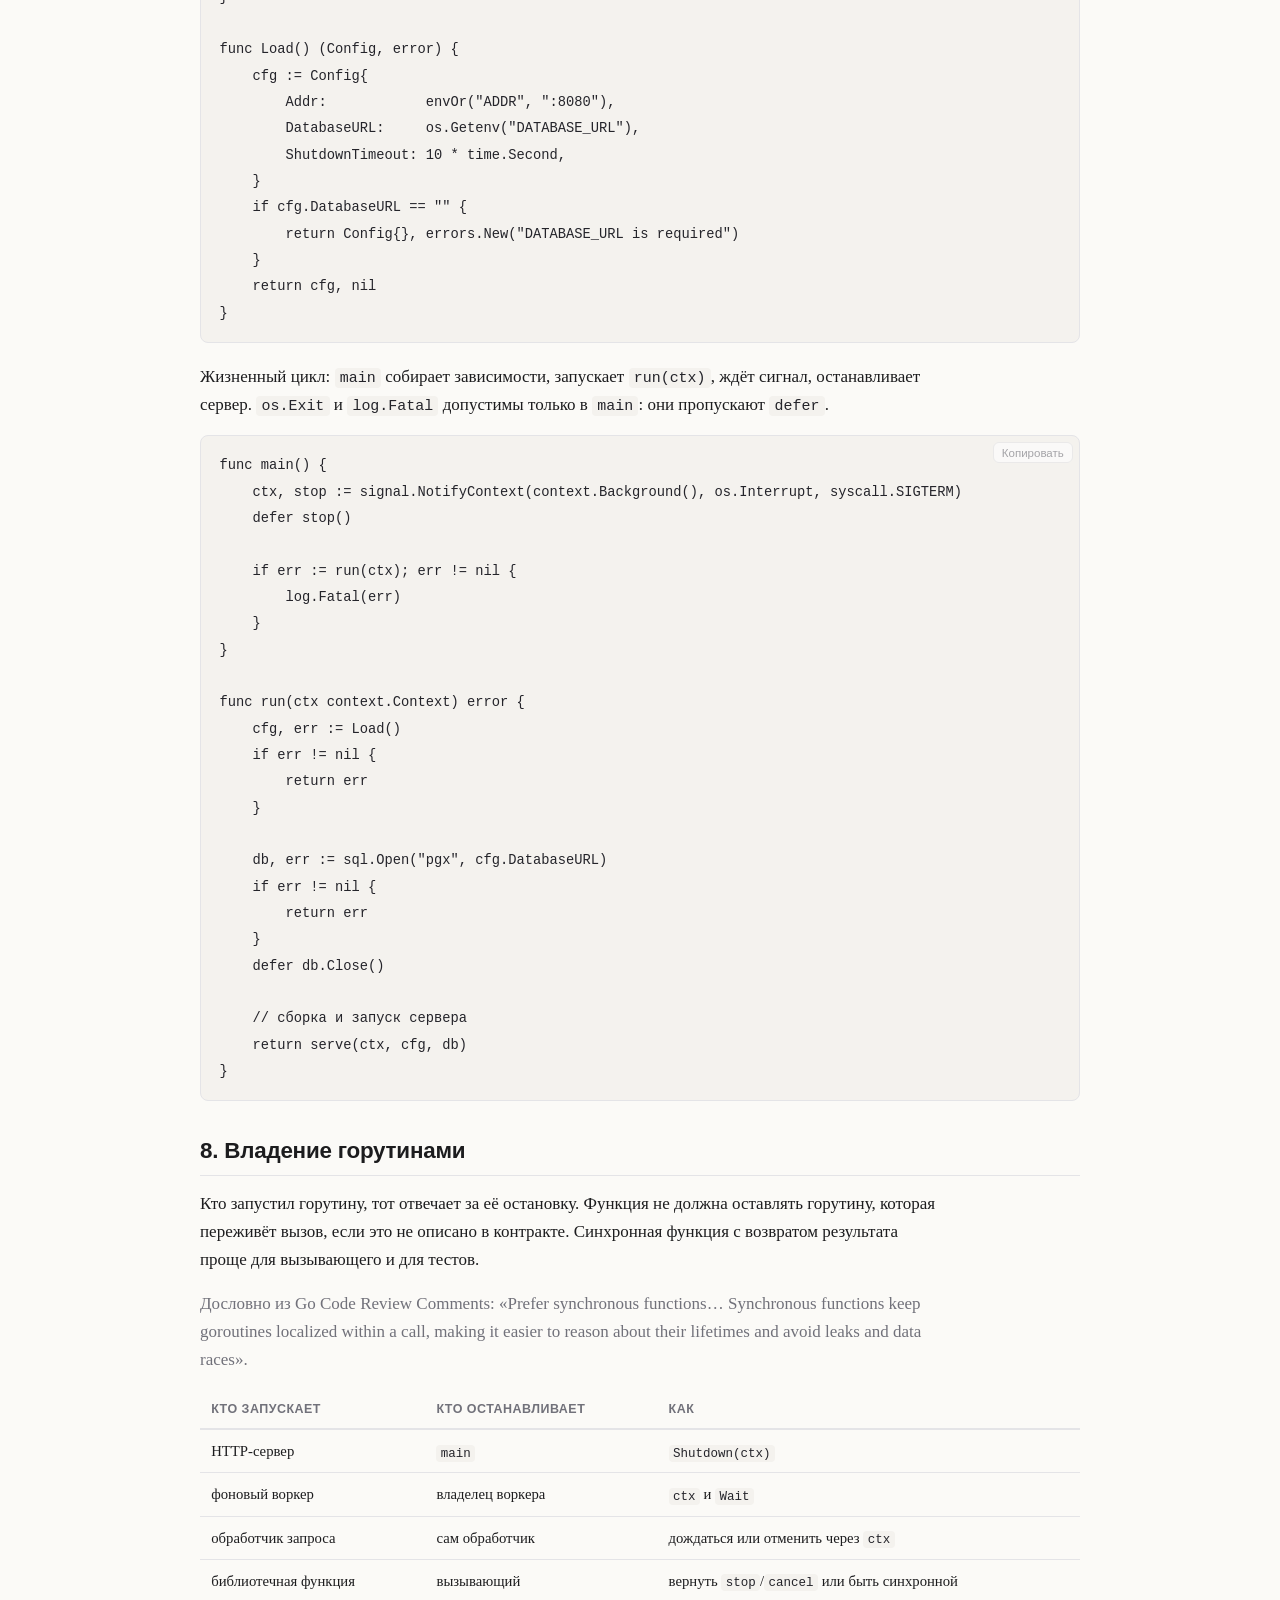
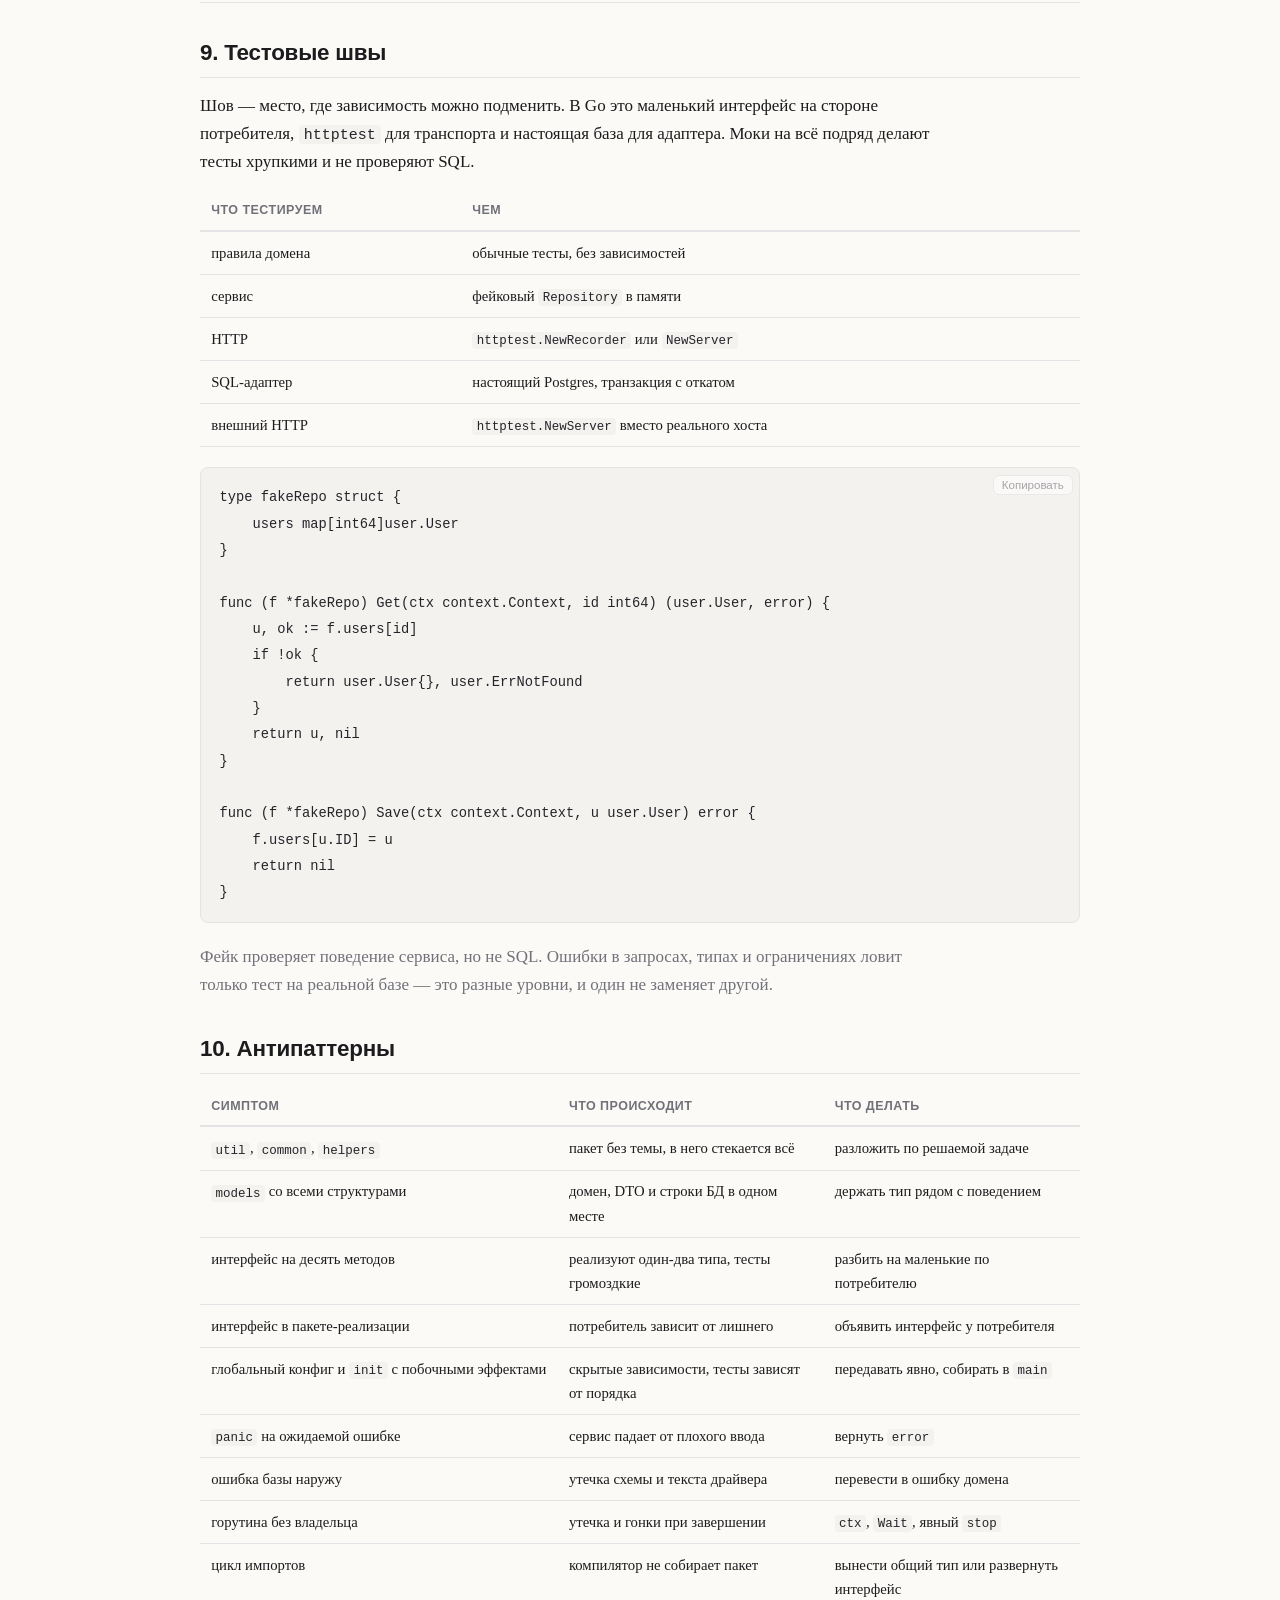
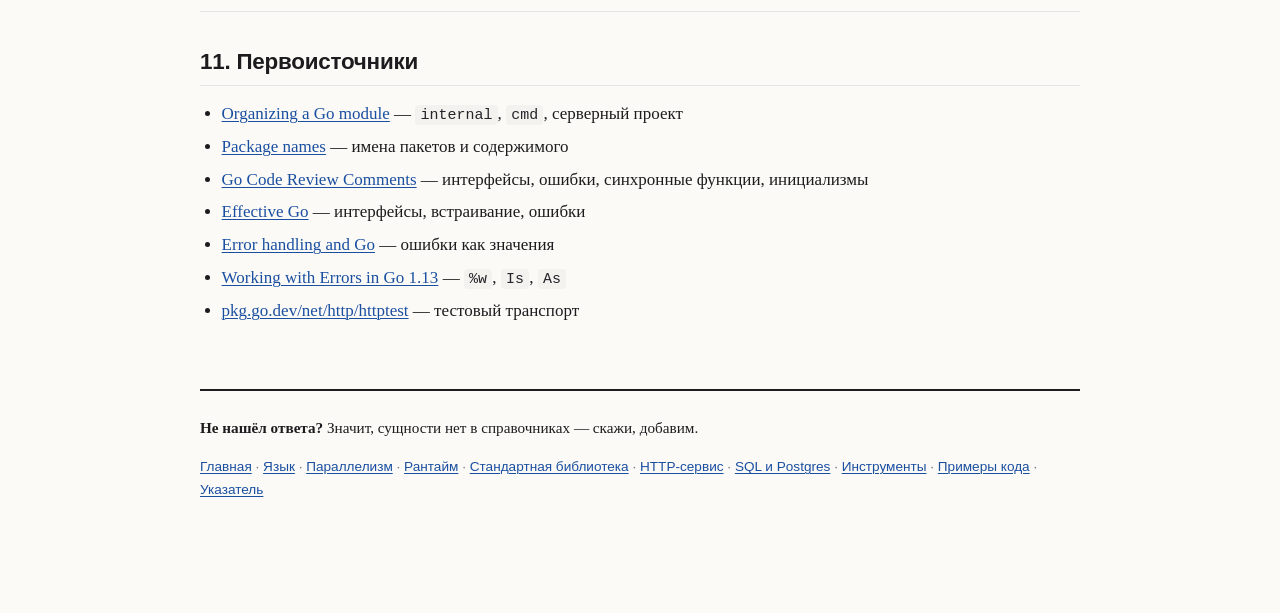
==== commit d7c7af69: "Архитектура и примеры кода: слои, DI и сервис заявок Архитектура: пакет как модуль, internal/cmd, ин" ====
--- a/architecture.html
+++ b/architecture.html
@@ -61,9 +61,426 @@
 <header class="reference-header">
   <p class="reference-meta">Справочник</p>
   <h1>Архитектура — справочник</h1>
-  <p class="lead">Лист ещё не собран.</p>
+  <p class="lead">Пакет как модуль, раскладка проекта, интерфейсы на стороне потребителя, зависимости и DI без фреймворка, слои, ошибки как контракт, конфигурация, жизненный цикл и тестовые швы.</p>
   <p class="reference-sub"><a href="./index.html">Все справочники</a></p>
 </header>
+
+<div class="callout callout--info">
+  <p>Собрано из <a href="https://go.dev/doc/modules/layout">Organizing a Go module</a>, <a href="https://go.dev/blog/package-names">Package names</a>, <a href="https://go.dev/wiki/CodeReviewComments">Go Code Review Comments</a> и <a href="https://go.dev/doc/effective_go">Effective Go</a>. Примеры проверены <code>go build</code> и <code>go vet</code>.</p>
+</div>
+
+<nav id="toc" aria-label="Разделы страницы">
+  <h2>Оглавление</h2>
+  <div class="refsearch">
+    <input type="search" id="refSearch" placeholder="Поиск по странице…" autocomplete="off" aria-label="Поиск по странице">
+    <p class="refsearch__status" id="refSearchStatus" role="status"></p>
+    <ul id="refSearchResults" class="refsearch__results" hidden></ul>
+  </div>
+  <ul>
+    <li><a href="#package">1. Пакет как модуль</a></li>
+    <li><a href="#layout">2. Раскладка проекта</a></li>
+    <li><a href="#interfaces">3. Интерфейсы на стороне потребителя</a></li>
+    <li><a href="#deps">4. Зависимости и DI без фреймворка</a></li>
+    <li><a href="#layers">5. Слои и направление зависимостей</a></li>
+    <li><a href="#errors">6. Ошибки как контракт</a></li>
+    <li><a href="#config">7. Конфигурация и жизненный цикл</a></li>
+    <li><a href="#goroutines">8. Владение горутинами</a></li>
+    <li><a href="#testing">9. Тестовые швы</a></li>
+    <li><a href="#antipatterns">10. Антипаттерны</a></li>
+    <li><a href="#sources">11. Первоисточники</a></li>
+  </ul>
+</nav>
+
+<section id="package">
+  <h2>1. Пакет как модуль</h2>
+
+  <p>Единица проектирования в Go — пакет, а не файл и не класс. Пакет скрывает решение за экспортированным API: снаружи видно только имена с заглавной буквы, остальное можно менять. Хороший пакет — глубокая вещь: маленький интерфейс, за которым много работы.</p>
+
+  <p>Имя пакета — часть клиентского кода: <code>http.Server</code>, <code>time.Duration</code>. Оно должно быть коротким, в нижнем регистре, без подчёркиваний и mixedCaps, обычно существительным. Имя не повторяют в именах содержимого: в пакете <code>http</code> тип называется <code>Server</code>, а не <code>HTTPServer</code>.</p>
+
+  <div class="table-wrap">
+    <table>
+      <thead><tr><th>Правило</th><th>Почему</th></tr></thead>
+      <tbody>
+        <tr><td>короткое имя в нижнем регистре</td><td><code>bufio</code>, <code>http</code>, <code>time</code></td></tr>
+        <tr><td>без <code>util</code>, <code>common</code>, <code>misc</code></td><td>такое имя не говорит, что внутри, и тянет всё подряд</td></tr>
+        <tr><td>не красть имена клиента</td><td><code>bufio</code>, а не <code>buf</code>: <code>buf</code> — хорошее имя переменной</td></tr>
+        <tr><td>не повторять имя пакета</td><td><code>http.Server</code>, а не <code>http.HTTPServer</code></td></tr>
+        <tr><td>аббревиатуры в одном регистре</td><td><code>ServeHTTP</code>, <code>appID</code>, не <code>ServeHttp</code></td></tr>
+      </tbody>
+    </table>
+  </div>
+
+  <p>Экспортированное — контракт. Чем меньше экспортированных имён, тем свободнее рефакторинг. Если тип нужен только для реализации интерфейса, его не экспортируют.</p>
+</section>
+
+<section id="layout">
+  <h2>2. Раскладка проекта</h2>
+
+  <p>Официальная рекомендация для серверного проекта: логика — в <code>internal</code>, команды — в <code>cmd</code>. Пакеты в <code>internal</code> нельзя импортировать из других модулей, поэтому их API можно менять без оглядки на внешних пользователей.</p>
+
+  <pre><code>project-root/
+    go.mod
+    internal/
+        user/
+            user.go          // домен: типы и ошибки
+            service.go       // правила и интерфейс хранилища
+            postgres/
+                repo.go      // адаптер Postgres
+        httpapi/
+            handler.go       // транспорт
+    cmd/
+        api/
+            main.go          // сборка зависимостей
+    migrations/
+    go.sum</code></pre>
+
+  <div class="table-wrap">
+    <table>
+      <thead><tr><th>Каталог</th><th>Что там</th><th>Кто импортирует</th></tr></thead>
+      <tbody>
+        <tr><td><code>internal/</code></td><td>вся логика сервиса</td><td>только этот модуль</td></tr>
+        <tr><td><code>cmd/api/</code></td><td><code>package main</code>, wiring</td><td>никто; это точка входа</td></tr>
+        <tr><td><code>pkg/</code></td><td>код, который отдают наружу</td><td>другие модули; нужен редко</td></tr>
+        <tr><td><code>migrations/</code></td><td>SQL-файлы схемы</td><td>не Go-код</td></tr>
+      </tbody>
+    </table>
+  </div>
+
+  <p class="is-muted">Дословно из документации: «Server projects typically won't have packages for export… it's recommended to keep the Go packages implementing the server's logic in the internal directory… keep all Go commands together in a cmd directory». <code>pkg/</code> — соглашение, а не требование; для сервиса он обычно не нужен.</p>
+
+  <p>Пакет не должен быть свалкой по типу файла (<code>models</code>, <code>handlers</code>, <code>services</code>). Деление идёт по скрываемому решению: <code>user</code> знает про пользователей, <code>httpapi</code> — про HTTP, <code>user/postgres</code> — про SQL.</p>
+</section>
+
+<section id="interfaces">
+  <h2>3. Интерфейсы на стороне потребителя</h2>
+
+  <p>Интерфейс объявляют там, где он используется, а не там, где реализуется. Пакет-реализация возвращает конкретный тип; потребитель описывает, что ему нужно, своим маленьким интерфейсом. Тогда новый метод реализации не ломает контракт.</p>
+
+  <p class="is-muted">Дословно из Go Code Review Comments: «Go interfaces generally belong in the package that uses values of the interface type, not the package that implements those values. The implementing package should return concrete (usually pointer or struct) types». И далее: «Do not define interfaces before they are used».</p>
+
+  <pre><code>// internal/user/service.go
+package user
+
+import "context"
+
+// Repository описывает то, что нужно сервису, а не то, что умеет Postgres.
+type Repository interface {
+    Get(ctx context.Context, id int64) (User, error)
+    Save(ctx context.Context, u User) error
+}
+
+type Service struct {
+    repo Repository
+}
+
+func NewService(repo Repository) *Service {
+    return &amp;Service{repo: repo}
+}</code></pre>
+
+  <p>Чем меньше методов в интерфейсе, тем легче подделка и тем меньше поводов её менять. <code>io.Reader</code> с одним методом реализуют файл, сокет, строка, буфер и HTTP-тело; интерфейс на десять методов не реализует почти никто.</p>
+
+  <div class="table-wrap">
+    <table>
+      <thead><tr><th>Где объявлен</th><th>Что получается</th></tr></thead>
+      <tbody>
+        <tr><td>в пакете-потребителе</td><td>контракт по потребности; реализация подстраивается</td></tr>
+        <tr><td>в пакете-реализации</td><td>реализация диктует контракт; потребитель зависит от лишнего</td></tr>
+        <tr><td>заранее, «на будущее»</td><td>интерфейс без второго потребителя и без причины</td></tr>
+      </tbody>
+    </table>
+  </div>
+</section>
+
+<section id="deps">
+  <h2>4. Зависимости и DI без фреймворка</h2>
+
+  <p>Зависимости передают явно: параметром конструктора или полем структуры. Собирают их в <code>main</code>, где видно весь граф. Глобальные переменные и <code>init</code> с побочными эффектами прячут зависимости и мешают тестам.</p>
+
+  <pre><code>func main() {
+    db, err := sql.Open("pgx", os.Getenv("DATABASE_URL"))
+    if err != nil {
+        log.Fatal(err)
+    }
+    defer db.Close()
+
+    repo := postgres.New(db)
+    svc := user.NewService(repo)
+    api := httpapi.NewHandler(svc)
+
+    mux := http.NewServeMux()
+    mux.HandleFunc("PATCH /users/{id}", api.Rename)
+}</code></pre>
+
+  <div class="table-wrap">
+    <table>
+      <thead><tr><th>Приём</th><th>Когда</th></tr></thead>
+      <tbody>
+        <tr><td>конструктор <code>NewXxx(dep)</code></td><td>зависимость обязательна</td></tr>
+        <tr><td>поле структуры</td><td>зависимость нужна методам</td></tr>
+        <tr><td>параметр метода</td><td>зависимость нужна одному вызову</td></tr>
+        <tr><td>функциональные опции</td><td>много необязательных настроек</td></tr>
+        <tr><td>глобальная переменная</td><td>почти никогда: скрытая связь и проблема в тестах</td></tr>
+      </tbody>
+    </table>
+  </div>
+
+  <p class="is-muted">DI-фреймворк не обязателен: для сервиса из десяти компонентов ручная сборка в <code>main</code> читается лучше и не требует рефлексии. Фреймворк оправдан, когда граф действительно большой и генерируется.</p>
+</section>
+
+<section id="layers">
+  <h2>5. Слои и направление зависимостей</h2>
+
+  <p>Зависимости идут внутрь: транспорт знает про домен, домен не знает про транспорт и базу. Домен описывает интерфейс хранилища, адаптер его реализует, <code>main</code> соединяет.</p>
+
+  <div class="table-wrap">
+    <table>
+      <thead><tr><th>Слой</th><th>Знает про</th><th>Не знает про</th></tr></thead>
+      <tbody>
+        <tr><td>transport (<code>httpapi</code>)</td><td>HTTP, JSON, домен</td><td>SQL, драйвер базы</td></tr>
+        <tr><td>domain (<code>user</code>)</td><td>правила и типы предметной области</td><td>HTTP, SQL, конкретную базу</td></tr>
+        <tr><td>adapter (<code>user/postgres</code>)</td><td>домен, SQL, драйвер</td><td>HTTP</td></tr>
+        <tr><td>composition (<code>cmd/api</code>)</td><td>все слои</td><td>—</td></tr>
+      </tbody>
+    </table>
+  </div>
+
+  <pre><code>// internal/user/postgres/repo.go
+package postgres
+
+import (
+    "context"
+    "database/sql"
+    "errors"
+
+    "example.com/app/internal/user"
+)
+
+type Repo struct {
+    db *sql.DB
+}
+
+func New(db *sql.DB) *Repo {
+    return &amp;Repo{db: db}
+}
+
+func (r *Repo) Get(ctx context.Context, id int64) (user.User, error) {
+    var u user.User
+    err := r.db.QueryRowContext(ctx,
+        `select id, name from users where id = $1`, id).
+        Scan(&amp;u.ID, &amp;u.Name)
+
+    if errors.Is(err, sql.ErrNoRows) {
+        return user.User{}, user.ErrNotFound
+    }
+    return u, err
+}</code></pre>
+
+  <p>Цикл импортов компилятор запрещает. Если два пакета начинают ссылаться друг на друга, это сигнал: либо они один модуль, либо интерфейс объявлен не на той стороне, либо в пакете смешаны две ответственности.</p>
+</section>
+
+<section id="errors">
+  <h2>6. Ошибки как контракт</h2>
+
+  <p>Ошибка домена — часть API. Транспорт переводит её в статус, адаптер переводит ошибку базы в ошибку домена. Наружу не уходят тексты драйвера, имена таблиц и стек.</p>
+
+  <pre><code>// internal/user/user.go
+package user
+
+import "errors"
+
+var (
+    ErrNotFound    = errors.New("user not found")
+    ErrInvalidName = errors.New("invalid name")
+)</code></pre>
+
+  <pre><code>// internal/httpapi/handler.go
+func (h *Handler) Rename(w http.ResponseWriter, r *http.Request) {
+    id, err := strconv.ParseInt(r.PathValue("id"), 10, 64)
+    if err != nil {
+        writeError(w, http.StatusBadRequest, "invalid_id")
+        return
+    }
+
+    var req struct {
+        Name string `json:"name"`
+    }
+    if err := json.NewDecoder(r.Body).Decode(&amp;req); err != nil {
+        writeError(w, http.StatusBadRequest, "invalid_json")
+        return
+    }
+
+    if err := h.users.Rename(r.Context(), id, req.Name); err != nil {
+        switch {
+        case errors.Is(err, user.ErrNotFound):
+            writeError(w, http.StatusNotFound, "not_found")
+        case errors.Is(err, user.ErrInvalidName):
+            writeError(w, http.StatusBadRequest, "invalid_name")
+        default:
+            slog.Error("rename", "err", err)
+            writeError(w, http.StatusInternalServerError, "internal")
+        }
+        return
+    }
+    w.WriteHeader(http.StatusNoContent)
+}</code></pre>
+
+  <div class="table-wrap">
+    <table>
+      <thead><tr><th>Правило</th><th>Почему</th></tr></thead>
+      <tbody>
+        <tr><td>оборачивать с контекстом <code>%w</code></td><td>цепочка сохраняет исходную ошибку для <code>Is</code>/<code>As</code></td></tr>
+        <tr><td>текст ошибки — строчными, без точки</td><td>её печатают после другого контекста</td></tr>
+        <tr><td>переводить на границе слоя</td><td>домен не зависит от драйвера</td></tr>
+        <tr><td>не логировать и не возвращать одну ошибку дважды</td><td>дубли в логе и потеря статуса</td></tr>
+        <tr><td><code>panic</code> — только для программных дефектов</td><td>ожидаемые ошибки возвращают через <code>error</code></td></tr>
+      </tbody>
+    </table>
+  </div>
+</section>
+
+<section id="config">
+  <h2>7. Конфигурация и жизненный цикл</h2>
+
+  <p>Конфигурация — структура с значениями по умолчанию, которую заполняют из окружения и флагов и проверяют один раз на старте. Дальше по коду передаётся готовая структура, а не <code>os.Getenv</code> в каждом месте.</p>
+
+  <pre><code>type Config struct {
+    Addr            string
+    DatabaseURL     string
+    ShutdownTimeout time.Duration
+}
+
+func Load() (Config, error) {
+    cfg := Config{
+        Addr:            envOr("ADDR", ":8080"),
+        DatabaseURL:     os.Getenv("DATABASE_URL"),
+        ShutdownTimeout: 10 * time.Second,
+    }
+    if cfg.DatabaseURL == "" {
+        return Config{}, errors.New("DATABASE_URL is required")
+    }
+    return cfg, nil
+}</code></pre>
+
+  <p>Жизненный цикл: <code>main</code> собирает зависимости, запускает <code>run(ctx)</code>, ждёт сигнал, останавливает сервер. <code>os.Exit</code> и <code>log.Fatal</code> допустимы только в <code>main</code>: они пропускают <code>defer</code>.</p>
+
+  <pre><code>func main() {
+    ctx, stop := signal.NotifyContext(context.Background(), os.Interrupt, syscall.SIGTERM)
+    defer stop()
+
+    if err := run(ctx); err != nil {
+        log.Fatal(err)
+    }
+}
+
+func run(ctx context.Context) error {
+    cfg, err := Load()
+    if err != nil {
+        return err
+    }
+
+    db, err := sql.Open("pgx", cfg.DatabaseURL)
+    if err != nil {
+        return err
+    }
+    defer db.Close()
+
+    // сборка и запуск сервера
+    return serve(ctx, cfg, db)
+}</code></pre>
+</section>
+
+<section id="goroutines">
+  <h2>8. Владение горутинами</h2>
+
+  <p>Кто запустил горутину, тот отвечает за её остановку. Функция не должна оставлять горутину, которая переживёт вызов, если это не описано в контракте. Синхронная функция с возвратом результата проще для вызывающего и для тестов.</p>
+
+  <p class="is-muted">Дословно из Go Code Review Comments: «Prefer synchronous functions… Synchronous functions keep goroutines localized within a call, making it easier to reason about their lifetimes and avoid leaks and data races».</p>
+
+  <div class="table-wrap">
+    <table>
+      <thead><tr><th>Кто запускает</th><th>Кто останавливает</th><th>Как</th></tr></thead>
+      <tbody>
+        <tr><td>HTTP-сервер</td><td><code>main</code></td><td><code>Shutdown(ctx)</code></td></tr>
+        <tr><td>фоновый воркер</td><td>владелец воркера</td><td><code>ctx</code> и <code>Wait</code></td></tr>
+        <tr><td>обработчик запроса</td><td>сам обработчик</td><td>дождаться или отменить через <code>ctx</code></td></tr>
+        <tr><td>библиотечная функция</td><td>вызывающий</td><td>вернуть <code>stop</code>/<code>cancel</code> или быть синхронной</td></tr>
+      </tbody>
+    </table>
+  </div>
+</section>
+
+<section id="testing">
+  <h2>9. Тестовые швы</h2>
+
+  <p>Шов — место, где зависимость можно подменить. В Go это маленький интерфейс на стороне потребителя, <code>httptest</code> для транспорта и настоящая база для адаптера. Моки на всё подряд делают тесты хрупкими и не проверяют SQL.</p>
+
+  <div class="table-wrap">
+    <table>
+      <thead><tr><th>Что тестируем</th><th>Чем</th></tr></thead>
+      <tbody>
+        <tr><td>правила домена</td><td>обычные тесты, без зависимостей</td></tr>
+        <tr><td>сервис</td><td>фейковый <code>Repository</code> в памяти</td></tr>
+        <tr><td>HTTP</td><td><code>httptest.NewRecorder</code> или <code>NewServer</code></td></tr>
+        <tr><td>SQL-адаптер</td><td>настоящий Postgres, транзакция с откатом</td></tr>
+        <tr><td>внешний HTTP</td><td><code>httptest.NewServer</code> вместо реального хоста</td></tr>
+      </tbody>
+    </table>
+  </div>
+
+  <pre><code>type fakeRepo struct {
+    users map[int64]user.User
+}
+
+func (f *fakeRepo) Get(ctx context.Context, id int64) (user.User, error) {
+    u, ok := f.users[id]
+    if !ok {
+        return user.User{}, user.ErrNotFound
+    }
+    return u, nil
+}
+
+func (f *fakeRepo) Save(ctx context.Context, u user.User) error {
+    f.users[u.ID] = u
+    return nil
+}</code></pre>
+
+  <p class="is-muted">Фейк проверяет поведение сервиса, но не SQL. Ошибки в запросах, типах и ограничениях ловит только тест на реальной базе — это разные уровни, и один не заменяет другой.</p>
+</section>
+
+<section id="antipatterns">
+  <h2>10. Антипаттерны</h2>
+
+  <div class="table-wrap">
+    <table>
+      <thead><tr><th>Симптом</th><th>Что происходит</th><th>Что делать</th></tr></thead>
+      <tbody>
+        <tr><td><code>util</code>, <code>common</code>, <code>helpers</code></td><td>пакет без темы, в него стекается всё</td><td>разложить по решаемой задаче</td></tr>
+        <tr><td><code>models</code> со всеми структурами</td><td>домен, DTO и строки БД в одном месте</td><td>держать тип рядом с поведением</td></tr>
+        <tr><td>интерфейс на десять методов</td><td>реализуют один-два типа, тесты громоздкие</td><td>разбить на маленькие по потребителю</td></tr>
+        <tr><td>интерфейс в пакете-реализации</td><td>потребитель зависит от лишнего</td><td>объявить интерфейс у потребителя</td></tr>
+        <tr><td>глобальный конфиг и <code>init</code> с побочными эффектами</td><td>скрытые зависимости, тесты зависят от порядка</td><td>передавать явно, собирать в <code>main</code></td></tr>
+        <tr><td><code>panic</code> на ожидаемой ошибке</td><td>сервис падает от плохого ввода</td><td>вернуть <code>error</code></td></tr>
+        <tr><td>ошибка базы наружу</td><td>утечка схемы и текста драйвера</td><td>перевести в ошибку домена</td></tr>
+        <tr><td>горутина без владельца</td><td>утечка и гонки при завершении</td><td><code>ctx</code>, <code>Wait</code>, явный <code>stop</code></td></tr>
+        <tr><td>цикл импортов</td><td>компилятор не собирает пакет</td><td>вынести общий тип или развернуть интерфейс</td></tr>
+      </tbody>
+    </table>
+  </div>
+</section>
+
+<section id="sources">
+  <h2>11. Первоисточники</h2>
+  <ul>
+    <li><a href="https://go.dev/doc/modules/layout">Organizing a Go module</a> — <code>internal</code>, <code>cmd</code>, серверный проект</li>
+    <li><a href="https://go.dev/blog/package-names">Package names</a> — имена пакетов и содержимого</li>
+    <li><a href="https://go.dev/wiki/CodeReviewComments">Go Code Review Comments</a> — интерфейсы, ошибки, синхронные функции, инициализмы</li>
+    <li><a href="https://go.dev/doc/effective_go">Effective Go</a> — интерфейсы, встраивание, ошибки</li>
+    <li><a href="https://go.dev/blog/error-handling-and-go">Error handling and Go</a> — ошибки как значения</li>
+    <li><a href="https://go.dev/blog/go1.13-errors">Working with Errors in Go 1.13</a> — <code>%w</code>, <code>Is</code>, <code>As</code></li>
+    <li><a href="https://pkg.go.dev/net/http/httptest">pkg.go.dev/net/http/httptest</a> — тестовый транспорт</li>
+  </ul>
+</section>
 
 <footer class="reference-footer">
   <p><strong>Не нашёл ответа?</strong> Значит, сущности нет в справочниках — скажи, добавим.</p>
